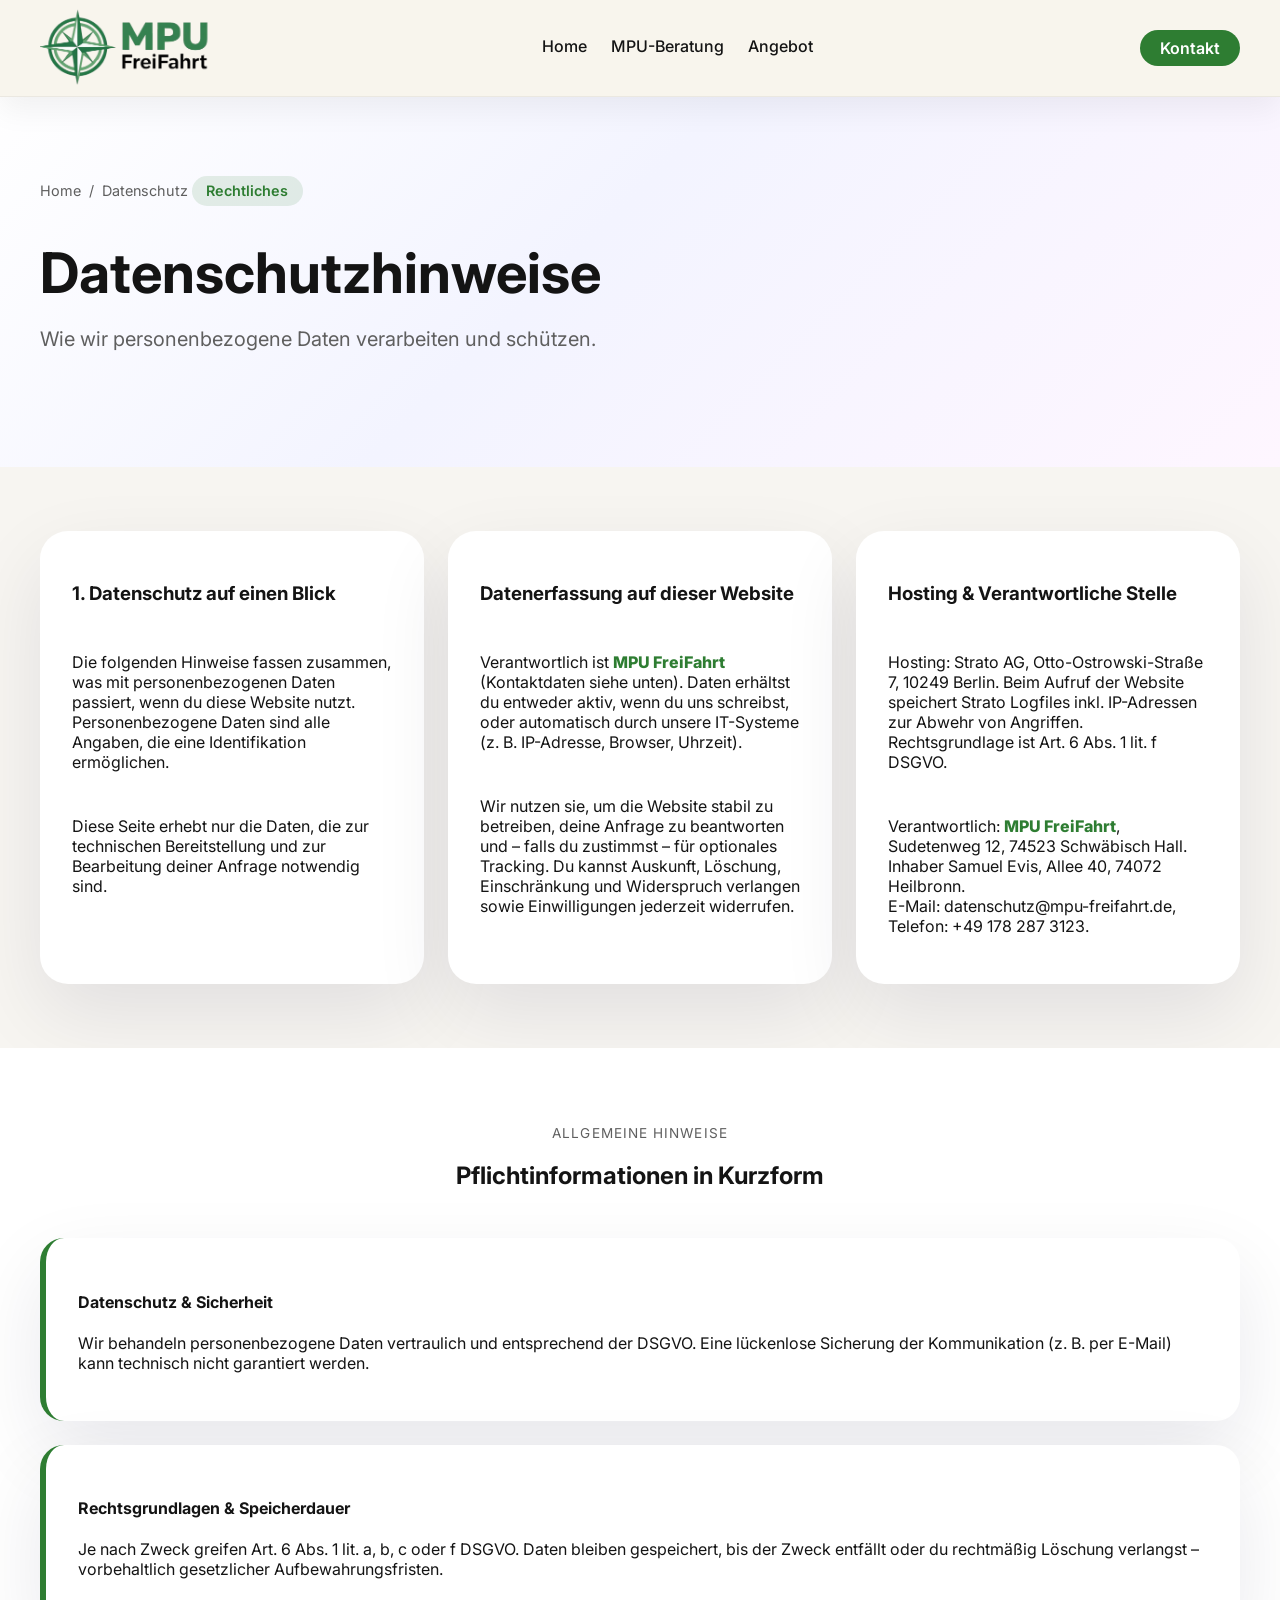
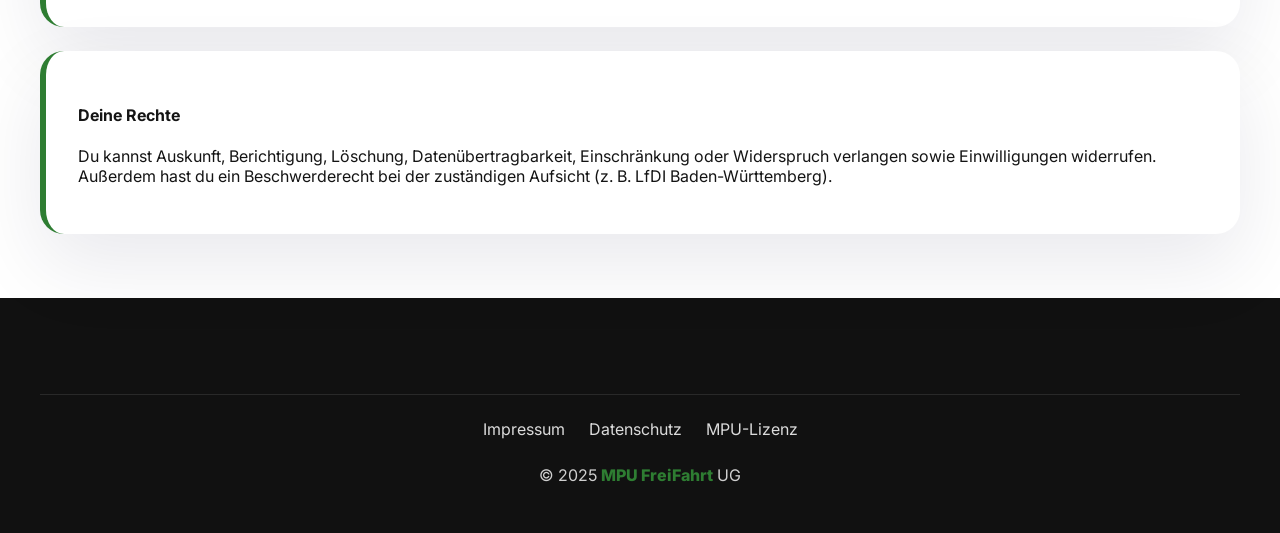
==== datenschutz.html @ 702dee1b "Refine contact hero, form labels, and mobile navigation Lowercase the Kontakt hero heading and stack" ====
<!DOCTYPE html>
<html lang="de">
<head>
  <meta charset="utf-8" />
  <meta name="viewport" content="width=device-width, initial-scale=1" />
  <title>Datenschutz - MPU FreiFahrt GmbH</title>
  <link rel="preconnect" href="https://fonts.googleapis.com" />
  <link rel="preconnect" href="https://fonts.gstatic.com" crossorigin />
  <link href="https://fonts.googleapis.com/css2?family=Inter:wght@300;400;500;600&family=Host+Grotesk:wght@300;400;500&display=swap" rel="stylesheet" />
  <link rel="stylesheet" href="styles.css" />
</head>
<body>
  <div class="page-wrapper">
    <header class="navbar" data-scroll-lock>
      <div class="container nav-container">
        <a class="logo" href="index.html#hero">
          <img src="assets/logo.png" alt="MPU FreiFahrt Logo" />
        </a>
        <nav class="nav-links" id="main-navigation" aria-label="Hauptnavigation">
          <a href="index.html#hero">Home</a>
          <a href="index.html#mpu-beratung">MPU-Beratung</a>
          <a href="index.html#services">Angebot</a>
          <a class="nav-contact" href="kontakt.html">Kontakt</a>
        </nav>
        <div class="nav-actions">
          <a class="btn btn-primary btn-sm" href="kontakt.html">Kontakt</a>
          <button class="nav-toggle" id="nav-toggle" aria-expanded="false" aria-controls="main-navigation">
            <span></span><span></span><span></span>
            <span class="sr-only">Menü öffnen</span>
          </button>
        </div>
      </div>
    </header>

    <main>
      <section class="service-hero">
        <div class="container">
          <div>
            <nav class="breadcrumb" aria-label="Breadcrumb">
              <a href="index.html#hero">Home</a>
              <span>/</span>
              <span>Datenschutz</span>
            </nav>
            <span class="tag">Rechtliches</span>
            <h1>Datenschutzhinweise</h1>
            <p class="lead">Wie wir personenbezogene Daten verarbeiten und schützen.</p>
          </div>
        </div>
      </section>

      <section class="service-content">
        <div class="container info-grid">
          <article class="info-card">
            <h3>1. Datenschutz auf einen Blick</h3>
            <p>Die folgenden Hinweise fassen zusammen, was mit personenbezogenen Daten passiert, wenn du diese Website nutzt. Personenbezogene Daten sind alle Angaben, die eine Identifikation ermöglichen.</p>
            <p>Diese Seite erhebt nur die Daten, die zur technischen Bereitstellung und zur Bearbeitung deiner Anfrage notwendig sind.</p>
          </article>
          <article class="info-card">
            <h3>Datenerfassung auf dieser Website</h3>
            <p>Verantwortlich ist <span class="brand">MPU FreiFahrt</span> (Kontaktdaten siehe unten). Daten erhältst du entweder aktiv, wenn du uns schreibst, oder automatisch durch unsere IT-Systeme (z.&nbsp;B. IP-Adresse, Browser, Uhrzeit).</p>
            <p>Wir nutzen sie, um die Website stabil zu betreiben, deine Anfrage zu beantworten und – falls du zustimmst – für optionales Tracking. Du kannst Auskunft, Löschung, Einschränkung und Widerspruch verlangen sowie Einwilligungen jederzeit widerrufen.</p>
          </article>
          <article class="info-card">
            <h3>Hosting &amp; Verantwortliche Stelle</h3>
            <p>Hosting: Strato AG, Otto-Ostrowski-Straße 7, 10249 Berlin. Beim Aufruf der Website speichert Strato Logfiles inkl. IP-Adressen zur Abwehr von Angriffen. Rechtsgrundlage ist Art. 6 Abs. 1 lit. f DSGVO.</p>
            <p>Verantwortlich: <span class="brand">MPU FreiFahrt</span>, Sudetenweg 12, 74523 Schwäbisch Hall. Inhaber Samuel Evis, Allee 40, 74072 Heilbronn. <br />E-Mail: <a href="mailto:datenschutz@mpu-freifahrt.de">datenschutz@mpu-freifahrt.de</a>, Telefon: <a href="tel:+491782873123">+49 178 287 3123</a>.</p>
          </article>
        </div>
      </section>

      <section class="service-steps">
        <div class="container">
          <div class="section-header">
            <p class="eyebrow">Allgemeine Hinweise</p>
            <h2>Pflichtinformationen in Kurzform</h2>
          </div>
          <div class="steps-list">
            <article class="step-item">
              <h4>Datenschutz &amp; Sicherheit</h4>
              <p>Wir behandeln personenbezogene Daten vertraulich und entsprechend der DSGVO. Eine lückenlose Sicherung der Kommunikation (z.&nbsp;B. per E-Mail) kann technisch nicht garantiert werden.</p>
            </article>
            <article class="step-item">
              <h4>Rechtsgrundlagen &amp; Speicherdauer</h4>
              <p>Je nach Zweck greifen Art. 6 Abs. 1 lit. a, b, c oder f DSGVO. Daten bleiben gespeichert, bis der Zweck entfällt oder du rechtmäßig Löschung verlangst – vorbehaltlich gesetzlicher Aufbewahrungsfristen.</p>
            </article>
            <article class="step-item">
              <h4>Deine Rechte</h4>
              <p>Du kannst Auskunft, Berichtigung, Löschung, Datenübertragbarkeit, Einschränkung oder Widerspruch verlangen sowie Einwilligungen widerrufen. Außerdem hast du ein Beschwerderecht bei der zuständigen Aufsicht (z.&nbsp;B. LfDI Baden-Württemberg).</p>
            </article>
          </div>
        </div>
      </section>
    </main>

    <footer class="footer" id="footer">
      <div class="container footer-bottom">
        <nav class="footer-legal" aria-label="Rechtliches">
          <a href="impressum.html">Impressum</a>
          <a href="datenschutz.html">Datenschutz</a>
          <a href="mpu-lizenz.html">MPU-Lizenz</a>
        </nav>
        <p>© 2025 <span class="brand">MPU FreiFahrt</span> UG</p>
      </div>
    </footer>
  </div>
  <script src="script.js" defer></script>
</body>
</html>
---- styles.css ----
:root {
  --bg: #f7f5f1;
  --bg-alt: #ffffff;
  --text: #141414;
  --text-muted: #5f5f5f;
  --primary: #2e7d32;
  --primary-dark: #1b5e20;
  --blue: #4d65ff;
  --blue-dark: #394de0;
  --yellow: #fcffa8;
  --lilac: #f7f1ff;
  --pink: #ffe3f0;
  --green: #daf7d8;
  --border: #e5e5e5;
  --shadow: 0 30px 80px rgba(15, 15, 58, 0.09);
  --nav-height: 72px;
  font-family: "Inter", "Host Grotesk", system-ui, -apple-system, BlinkMacSystemFont, sans-serif;
}

* {
  box-sizing: border-box;
}

body {
  margin: 0;
  background: var(--bg);
  color: var(--text);
  font-family: inherit;
  -webkit-font-smoothing: antialiased;
  min-height: 100vh;
}

body.scroll-lock {
  overflow: hidden;
}

img {
  max-width: 100%;
  display: block;
  height: auto;
}

a {
  color: inherit;
  text-decoration: none;
}

.brand {
  color: var(--primary);
  font-weight: 800;
}

.contact-link {
  text-decoration: underline;
  text-decoration-thickness: 2px;
  text-underline-offset: 0.15em;
}

.contact-link:hover {
  color: var(--primary);
}

.impressum-page .info-card {
  gap: 0.4rem;
}

.impressum-page .info-card h3 {
  margin: 0.9rem 0 0.15rem;
}

.impressum-page .info-card h3:first-child {
  margin-top: 0;
}

.impressum-page .info-card p {
  margin: 0;
}

.container {
  width: min(1200px, calc(100% - 2rem));
  margin: 0 auto;
}

.page-wrapper {
  overflow: hidden;
  padding-top: calc(var(--nav-height) + 8px);
}

/* Navbar */
.navbar {
  position: fixed;
  top: 0;
  left: 0;
  right: 0;
  z-index: 100;
  background: rgba(248, 245, 237, 0.95);
  backdrop-filter: saturate(180%) blur(10px);
  border-bottom: 1px solid rgba(0, 0, 0, 0.05);
  transition: transform 0.25s ease, box-shadow 0.25s ease;
  box-shadow: 0 12px 30px rgba(0, 0, 0, 0.06);
}

.navbar.nav-hidden {
  transform: translateY(-110%);
}

.nav-container {
  display: grid;
  grid-template-columns: auto 1fr auto;
  align-items: center;
  padding: 0.55rem 0;
  position: relative;
}

.logo img {
  height: 78px;
}

.nav-links {
  display: flex;
  gap: 1.5rem;
  font-weight: 500;
  justify-content: center;
}

.nav-links .nav-contact {
  display: none;
}

.nav-links a {
  position: relative;
  padding-bottom: 0.2rem;
}

.nav-links a::after {
  content: "";
  position: absolute;
  left: 0;
  bottom: 0;
  width: 100%;
  height: 2px;
  background: var(--primary);
  transform: scaleX(0);
  transform-origin: center;
  transition: transform 0.2s ease;
}

.nav-links a:hover::after {
  transform: scaleX(1);
}

.nav-actions {
  display: flex;
  align-items: center;
  gap: 1rem;
}

.nav-toggle {
  background: none;
  border: 1px solid var(--border);
  border-radius: 999px;
  padding: 0.5rem;
  display: none;
  flex-direction: column;
  gap: 4px;
}

.nav-toggle span {
  width: 24px;
  height: 2px;
  background: var(--text);
  display: block;
}

.btn {
  display: inline-flex;
  align-items: center;
  justify-content: center;
  gap: 0.5rem;
  padding: 0.85rem 1.5rem;
  border-radius: 999px;
  border: none;
  cursor: pointer;
  font-weight: 600;
  transition: transform 0.2s ease, box-shadow 0.2s ease;
}

.btn:hover {
  transform: translateY(-2px);
}

.btn-primary {
  background: var(--primary);
  color: #fff;
}

.btn-primary:hover {
  background: var(--primary-dark);
}

.btn-email {
  background: var(--blue);
  color: #fff;
  border: none;
}

.btn-email:hover {
  background: var(--blue-dark);
}

.btn-sm {
  padding: 0.5rem 1.25rem;
}

.btn-outline {
  border: 1px solid rgba(0, 0, 0, 0.12);
  background: transparent;
}

.btn-whatsapp {
  background: #25d366;
  color: #fff;
  border: none;
  padding-left: 1.9rem;
  padding-right: 1.75rem;
  white-space: nowrap;
}

.btn-whatsapp:hover {
  background: #1fbf5a;
}

.btn .icon {
  width: 18px;
  height: 18px;
  fill: currentColor;
  flex: 0 0 auto;
}

.btn .icon-stroke {
  fill: none;
  stroke: currentColor;
  stroke-width: 2;
  stroke-linecap: round;
  stroke-linejoin: round;
}

.btn-secondary {
  background: #141414;
  color: #fff;
}

.btn-tertiary {
  background: #fff;
  color: var(--text);
  border: 1px solid rgba(0, 0, 0, 0.1);
}

.eyebrow {
  letter-spacing: 0.08em;
  text-transform: uppercase;
  font-size: 0.85rem;
  color: var(--text-muted);
  margin-bottom: 0.75rem;
}

.lead {
  font-size: 1.25rem;
  color: var(--text-muted);
}

.text-lg {
  font-size: 1.1rem;
  color: var(--text-muted);
}

/* Hero */
.hero {
  position: relative;
  padding: clamp(2.5rem, 6vw, 4rem) 0;
  overflow: hidden;
  background-image:
    linear-gradient(120deg, rgba(10, 10, 14, 0.78) 0%, rgba(10, 10, 14, 0.35) 70%),
    url("https://images.unsplash.com/photo-1529333166437-7750a6dd5a70?auto=format&fit=crop&w=1600&q=80&ixlib=rb-4.0.3");
  background-size: cover;
  background-position: 50% 15%;
  background-repeat: no-repeat;
  color: #fff;
}

.hero .container {
  width: 100%;
  max-width: none;
  margin: 0;
  padding-left: clamp(1rem, 5vw, 4rem);
  padding-right: clamp(1rem, 5vw, 4rem);
  position: relative;
  z-index: 1;
}

.hero-layout {
  display: flex;
  justify-content: flex-start;
}

.hero-content {
  max-width: min(720px, 100%);
  padding: 0;
}

.hero-content h1 {
  font-size: clamp(2.2rem, 4vw, 3.3rem);
  margin: 0 0 0.85rem;
}

.hero-content .lead {
  margin-bottom: 1.5rem;
  color: rgba(255, 255, 255, 0.82);
}

.hero-cta {
  display: flex;
  flex-direction: column;
  gap: 1.5rem;
}

.hero .eyebrow {
  color: rgba(255, 255, 255, 0.65);
}

.hero .hero-subcopy {
  color: rgba(255, 255, 255, 0.96);
}

.hero .btn-outline {
  border-color: rgba(255, 255, 255, 0.4);
  color: #fff;
}

.hero .btn-outline:hover {
  background: rgba(255, 255, 255, 0.1);
}

.button-group {
  display: flex;
  flex-wrap: wrap;
  gap: 1rem;
}

.hero-stats {
  margin-top: 2rem;
  display: flex;
  align-items: center;
  gap: 1rem;
  color: rgba(255, 255, 255, 0.88);
  flex-wrap: wrap;
}

.avatars {
  display: inline-flex;
  align-items: center;
  padding: 0.35rem 0.8rem;
  background: rgba(0, 0, 0, 0.35);
  border-radius: 999px;
  box-shadow: var(--shadow);
  gap: 0.25rem;
  flex-wrap: wrap;
}

.avatars img {
  width: 36px;
  height: 36px;
  border-radius: 50%;
  border: 2px solid #fff;
  object-fit: cover;
  margin-left: -12px;
}

.avatars img:first-child {
  margin-left: 0;
}

.avatars span {
  font-weight: 600;
  margin-left: 0.25rem;
  color: #fff;
}

/* Steps */
.steps {
  background: var(--bg-alt);
  padding: 3rem 0;
}

.steps .container {
  width: 100%;
  max-width: none;
  margin: 0;
  padding-left: clamp(1rem, 5vw, 4rem);
  padding-right: clamp(1rem, 5vw, 4rem);
}

.steps-grid {
  display: grid;
  grid-template-columns: repeat(auto-fit, minmax(240px, 1fr));
  gap: clamp(1.25rem, 3vw, 2.25rem);
  margin-top: 1.75rem;
}

.step-card {
  --card-shift: 0px;
  --hover-shift: 0px;
  --hover-scale: 1;
  display: flex;
  flex-direction: column;
  gap: 1rem;
  padding: clamp(1.25rem, 2.5vw, 1.75rem);
  border-radius: 24px;
  box-shadow: var(--shadow);
  min-height: 100%;
  position: relative;
  overflow: hidden;
  transition: transform 0.35s ease, box-shadow 0.35s ease;
  transform: translateY(calc(var(--card-shift) + var(--hover-shift))) scale(var(--hover-scale));
}

.step-card::before {
  content: "";
  position: absolute;
  inset: 10%;
  border-radius: 24px;
  background: radial-gradient(circle at top, rgba(255, 255, 255, 0.4), transparent 60%);
  opacity: 0;
  transform: translateY(20%);
  transition: opacity 0.4s ease, transform 0.4s ease;
  pointer-events: none;
}

.step-card:hover {
  --hover-shift: -6px;
  --hover-scale: 1.01;
  box-shadow: 0 30px 70px rgba(15, 15, 58, 0.18);
}

.step-card:hover::before {
  opacity: 1;
  transform: translateY(0);
}

.step-card h2 {
  margin: 0 0 0.5rem;
  font-size: 1.4rem;
}

.step-kicker {
  margin: 0 0 0.35rem;
  letter-spacing: 0.08em;
  text-transform: uppercase;
  font-size: 0.95rem;
  color: var(--primary);
  font-weight: 700;
}

.panel-media {
  position: relative;
  z-index: 1;
}

.panel-media img {
  border-radius: 24px;
  box-shadow: var(--shadow);
  animation: floatCard 12s ease-in-out infinite;
}

.panel-content {
  position: relative;
  z-index: 1;
}

.step-card:nth-child(2) .panel-media img {
  animation-delay: -3s;
}

.step-card:nth-child(3) .panel-media img {
  animation-delay: -6s;
}

.step-card:nth-child(4) .panel-media img {
  animation-delay: -9s;
}

@keyframes floatCard {
  0% {
    transform: translateY(0px);
  }
  50% {
    transform: translateY(-8px);
  }
  100% {
    transform: translateY(0px);
  }
}

.bg-soft-yellow { background: var(--yellow); }
.bg-lilac { background: var(--lilac); }
.bg-pink { background: var(--pink); }
.bg-green { background: var(--green); }

/* Consulting */
.consulting {
  padding: 5rem 0;
  background: #fff;
}

.about-grid {
  margin-top: 1.75rem;
}

.about-copy {
  max-width: 980px;
}

.about-bubble {
  --hover-shift: 0px;
  --hover-scale: 1;
  background: #fff;
  border-radius: 28px;
  padding: clamp(1.25rem, 2.5vw, 2rem);
  box-shadow: var(--shadow);
  position: relative;
  overflow: hidden;
  transition: transform 0.35s ease, box-shadow 0.35s ease;
  transform: translateY(var(--hover-shift)) scale(var(--hover-scale));
}

.about-bubble::before {
  content: "";
  position: absolute;
  inset: 12%;
  border-radius: 24px;
  background: radial-gradient(circle at top, rgba(46, 125, 50, 0.12), transparent 60%);
  opacity: 0;
  transform: translateY(20%);
  transition: opacity 0.4s ease, transform 0.4s ease;
  pointer-events: none;
}

.about-bubble:hover {
  --hover-shift: -6px;
  --hover-scale: 1.01;
  box-shadow: 0 30px 70px rgba(15, 15, 58, 0.18);
}

.about-bubble:hover::before {
  opacity: 1;
  transform: translateY(0);
}

.about-bubble > * {
  position: relative;
  z-index: 1;
}

.about-kicker {
  margin: 0 0 0.5rem;
  letter-spacing: 0.08em;
  text-transform: uppercase;
  font-size: 0.85rem;
  color: rgba(20, 20, 20, 0.7);
}

.about-bubble h3 {
  margin: 0 0 1rem;
  font-size: 1.6rem;
}

.about-grid p {
  margin: 0 0 0.9rem;
  color: var(--text-muted);
  line-height: 1.75;
}

.about-grid p:last-child {
  margin-bottom: 0;
}

.about-grid strong {
  color: var(--text);
}

.about-stats {
  padding: 2.5rem 0 4rem;
  background: var(--bg);
}

.contact-form-wrap {
  max-width: 980px;
  margin: 0 auto;
}

.contact-form {
  background: #fff;
  border-radius: 28px;
  padding: clamp(1.25rem, 2.5vw, 2rem);
  box-shadow: var(--shadow);
}

.form-grid {
  display: grid;
  grid-template-columns: repeat(2, minmax(0, 1fr));
  gap: 1rem;
}

.form-grid label {
  display: flex;
  flex-direction: column;
  gap: 0.4rem;
  font-weight: 600;
}

.form-grid label span {
  font-weight: 600;
  font-size: 0.9rem;
  color: var(--text);
}

.form-grid input,
.form-grid select,
.form-grid textarea {
  padding: 0.85rem 1rem;
  border-radius: 16px;
  border: 1px solid rgba(0, 0, 0, 0.12);
  font: inherit;
  background: #fff;
}

.form-grid select:invalid {
  color: rgba(0, 0, 0, 0.4);
}

.form-grid select option {
  color: var(--text);
}

.form-grid input::placeholder {
  color: rgba(0, 0, 0, 0.4);
}

.form-grid textarea {
  resize: vertical;
}

.form-grid .span-2 {
  grid-column: span 2;
}

.form-actions {
  display: flex;
  flex-wrap: wrap;
  gap: 1rem;
  align-items: center;
  margin-top: 1.25rem;
}

.form-hint {
  margin: 0;
  color: var(--text-muted);
  font-size: 0.95rem;
}

@media (max-width: 700px) {
  .form-grid {
    grid-template-columns: 1fr;
  }
  .form-grid .span-2 {
    grid-column: auto;
  }
}

.section-header {
  text-align: center;
  margin-bottom: 3rem;
}

.stats-grid {
  display: grid;
  grid-template-columns: repeat(auto-fit, minmax(200px, 1fr));
  gap: 1.5rem;
  margin-top: 2rem;
}

.stat-card {
  padding: 2rem;
  border-radius: 24px;
  background: #fff;
  text-align: center;
  box-shadow: var(--shadow);
  min-height: 100%;
  display: flex;
  flex-direction: column;
  justify-content: center;
}

.stat-value {
  font-size: 2.5rem;
  margin: 0;
}

/* Expertise */
.expertise {
  padding: 5rem 0;
  background: var(--bg-alt);
}

.expertise-grid {
  display: grid;
  grid-template-columns: repeat(auto-fit, minmax(280px, 1fr));
  gap: 3rem;
  align-items: center;
}

.expertise-image img {
  border-radius: 40px;
  box-shadow: var(--shadow);
}

/* Testimonials */
.testimonials {
  padding: 5rem 0;
}

.slider {
  position: relative;
  display: flex;
  align-items: center;
  gap: 1rem;
}

.slider-track {
  display: flex;
  overflow: hidden;
  scroll-behavior: smooth;
}

.testimonial-card {
  min-width: min(320px, 80vw);
  background: #fff;
  padding: 2rem;
  border-radius: 32px;
  box-shadow: var(--shadow);
  margin-right: 1.25rem;
}

.testimonial-author {
  display: flex;
  align-items: center;
  gap: 1rem;
  margin-top: 1.5rem;
}

.testimonial-author img {
  width: 56px;
  height: 56px;
  border-radius: 50%;
}

.slider-nav {
  border: none;
  background: #fff;
  border-radius: 50%;
  width: 44px;
  height: 44px;
  box-shadow: var(--shadow);
  cursor: pointer;
}

/* Services */
.services {
  padding: 5rem 0;
}

.service-grid {
  display: grid;
  grid-template-columns: repeat(auto-fit, minmax(260px, 1fr));
  gap: 1.5rem;
}

.services-cta {
  margin-top: 2rem;
  display: flex;
  justify-content: center;
}

.service-card {
  padding: 2rem;
  background: #fff;
  border-radius: 24px;
  box-shadow: var(--shadow);
  display: flex;
  flex-direction: column;
  gap: 1rem;
  position: relative;
  overflow: hidden;
  transition: transform 0.35s ease, box-shadow 0.35s ease;
}

.service-card::before {
  content: "";
  position: absolute;
  inset: 12%;
  border-radius: 24px;
  background: radial-gradient(circle at top, rgba(46, 125, 50, 0.14), transparent 60%);
  opacity: 0;
  transform: translateY(18%);
  transition: opacity 0.35s ease, transform 0.35s ease;
  pointer-events: none;
}

.service-card:hover {
  transform: translateY(-6px);
  box-shadow: 0 30px 70px rgba(15, 15, 58, 0.18);
}

.service-card:hover::before {
  opacity: 1;
  transform: translateY(0);
}

.service-card > * {
  position: relative;
  z-index: 1;
}

.service-card p {
  font-style: italic;
}

.service-card h4 {
  text-align: center;
}

/* Contact */
.contact {
  padding: 5rem 0;
  background: var(--bg-alt);
}

.contact-grid {
  display: grid;
  grid-template-columns: repeat(auto-fit, minmax(280px, 1fr));
  gap: 2rem;
  align-items: center;
}

.contact-image img {
  border-radius: 32px;
  box-shadow: var(--shadow);
}

/* Service pages */
.service-hero {
  padding: clamp(4rem, 8vw, 6rem) 0;
  background: linear-gradient(135deg, #fff 0%, #f3f4ff 45%, #fef6ff 100%);
}

.service-hero .container {
  display: grid;
  grid-template-columns: repeat(auto-fit, minmax(280px, 1fr));
  gap: 3rem;
  align-items: center;
}

.breadcrumb {
  display: inline-flex;
  gap: 0.5rem;
  font-size: 0.9rem;
  color: var(--text-muted);
  margin-bottom: 1.5rem;
}

.tag {
  display: inline-flex;
  align-items: center;
  gap: 0.35rem;
  padding: 0.4rem 0.9rem;
  border-radius: 999px;
  background: rgba(46, 125, 50, 0.12);
  color: var(--primary);
  font-weight: 600;
  font-size: 0.9rem;
}

.service-hero h1 {
  font-size: clamp(2.5rem, 5vw, 3.5rem);
  margin: 1rem 0;
}

.service-hero ul {
  padding-left: 1.1rem;
  color: var(--text-muted);
}

.service-hero li {
  margin-bottom: 0.4rem;
}

.service-hero img {
  border-radius: 40px;
  box-shadow: var(--shadow);
}

.service-content {
  padding: 4rem 0;
}

.info-grid {
  display: grid;
  grid-template-columns: repeat(auto-fit, minmax(240px, 1fr));
  gap: 1.5rem;
}

.info-card {
  padding: 2rem;
  border-radius: 28px;
  background: #fff;
  box-shadow: var(--shadow);
  display: flex;
  flex-direction: column;
  gap: 0.75rem;
}

.checklist {
  list-style: none;
  padding: 0;
  margin: 0;
  display: grid;
  gap: 0.5rem;
}

.checklist li::before {
  content: "✓";
  color: var(--primary);
  margin-right: 0.5rem;
}

.service-steps {
  padding: 4rem 0;
  background: var(--bg-alt);
}

.steps-list {
  display: grid;
  gap: 1.5rem;
}

.step-item {
  padding: 2rem;
  border-radius: 24px;
  background: #fff;
  box-shadow: var(--shadow);
  border-left: 6px solid var(--primary);
}

.service-faq {
  padding: 4rem 0;
}

.faq-list {
  display: grid;
  gap: 1rem;
}

.faq-card {
  padding: 1.5rem;
  border-radius: 20px;
  background: #fff;
  box-shadow: var(--shadow);
}

.service-cta {
  padding: 4rem 0 5rem;
}

.cta-card {
  padding: 3rem;
  border-radius: 32px;
  background: #141414;
  color: #fff;
  display: grid;
  grid-template-columns: repeat(auto-fit, minmax(240px, 1fr));
  gap: 2rem;
  align-items: center;
}

.cta-card .btn-primary {
  background: #fff;
  color: #141414;
}

/* Footer */
.footer {
  padding: 4rem 0 2rem;
  background: #111;
  color: rgba(255, 255, 255, 0.8);
}

.footer-grid {
  display: grid;
  grid-template-columns: repeat(auto-fit, minmax(200px, 1fr));
  gap: 2rem;
}

.footer-logo {
  width: 140px;
  margin-bottom: 1.5rem;
}

.footer h5 {
  margin-top: 0;
  text-transform: uppercase;
  font-size: 0.85rem;
  letter-spacing: 0.08em;
  color: rgba(255, 255, 255, 0.6);
}

.footer a {
  display: block;
  margin-bottom: 0.4rem;
  color: rgba(255, 255, 255, 0.85);
}

.social-links {
  display: flex;
  gap: 0.75rem;
}

.social-links a {
  width: 36px;
  height: 36px;
  border-radius: 50%;
  border: 1px solid rgba(255, 255, 255, 0.2);
  display: flex;
  align-items: center;
  justify-content: center;
  font-size: 0.8rem;
}

.footer-bottom {
  border-top: 1px solid rgba(255, 255, 255, 0.1);
  margin-top: 2rem;
  padding-top: 1.5rem;
  text-align: center;
}

.footer-legal {
  display: flex;
  justify-content: center;
  gap: 1.5rem;
  flex-wrap: wrap;
  margin-bottom: 1rem;
}

.footer-legal a {
  position: relative;
  padding-bottom: 0.2rem;
}

.footer-legal a::after {
  content: "";
  position: absolute;
  left: 0;
  bottom: 0;
  width: 100%;
  height: 2px;
  background: var(--primary);
  transform: scaleX(0);
  transform-origin: center;
  transition: transform 0.2s ease;
}

.footer-legal a:hover::after {
  transform: scaleX(1);
}

/* Utility */
.sr-only {
  position: absolute;
  clip: rect(0 0 0 0);
  clip-path: inset(50%);
  width: 1px;
  height: 1px;
  overflow: hidden;
}

.reveal {
  opacity: 0;
  transform: translateY(40px);
  transition: opacity 0.6s ease, transform 0.6s ease;
}

.reveal.in-view {
  opacity: 1;
  transform: translateY(0);
}

/* Responsive */
@media (max-width: 900px) {
  .nav-links {
    position: absolute;
    inset: 72px 1rem auto;
    background: #fff;
    padding: 1.5rem;
    border-radius: 24px;
    flex-direction: column;
    box-shadow: var(--shadow);
    transform: translateY(-20px);
    opacity: 0;
    pointer-events: none;
    transition: opacity 0.2s ease, transform 0.2s ease;
  }

  .nav-links .nav-contact {
    display: block;
  }

  .nav-actions > .btn.btn-primary.btn-sm {
    display: none;
  }

  .nav-links.open {
    opacity: 1;
    transform: translateY(0);
    pointer-events: auto;
  }

  .nav-toggle {
    display: inline-flex;
  }
}

.button-group-vertical {
  flex-direction: column;
  align-items: stretch;
  width: min(420px, 100%);
}

.button-group-vertical .btn {
  width: 100%;
}

.kontakt-page .contact-hero-image {
  display: block;
}

@media (max-width: 900px) {
  .kontakt-page .contact-hero-image {
    display: none;
  }
}

@media (max-width: 600px) {
  .button-group {
    flex-direction: column;
    width: 100%;
  }

  .button-group .btn {
    width: 100%;
  }

  .steps-grid {
    display: grid;
    grid-template-columns: 1fr;
    gap: 1rem;
  }

  .service-grid {
    display: grid;
    grid-template-columns: 1fr;
    gap: 1rem;
  }

  .service-card {
    min-width: auto;
    scroll-snap-align: unset;
  }

  .stats-grid {
    display: flex;
    overflow-x: auto;
    scroll-snap-type: x proximity;
    gap: 1rem;
    padding-bottom: 0.5rem;
    -webkit-overflow-scrolling: touch;
  }

  .stat-card {
    min-width: 90%;
    scroll-snap-align: start;
  }
  .slider {
    flex-direction: column;
    align-items: stretch;
  }

  .slider-track {
    overflow-x: auto;
    scroll-snap-type: x mandatory;
    gap: 1rem;
  }

  .testimonial-card {
    min-width: 80%;
    scroll-snap-align: start;
    margin-right: 0;
  }

  .slider-nav {
    display: none;
  }
}
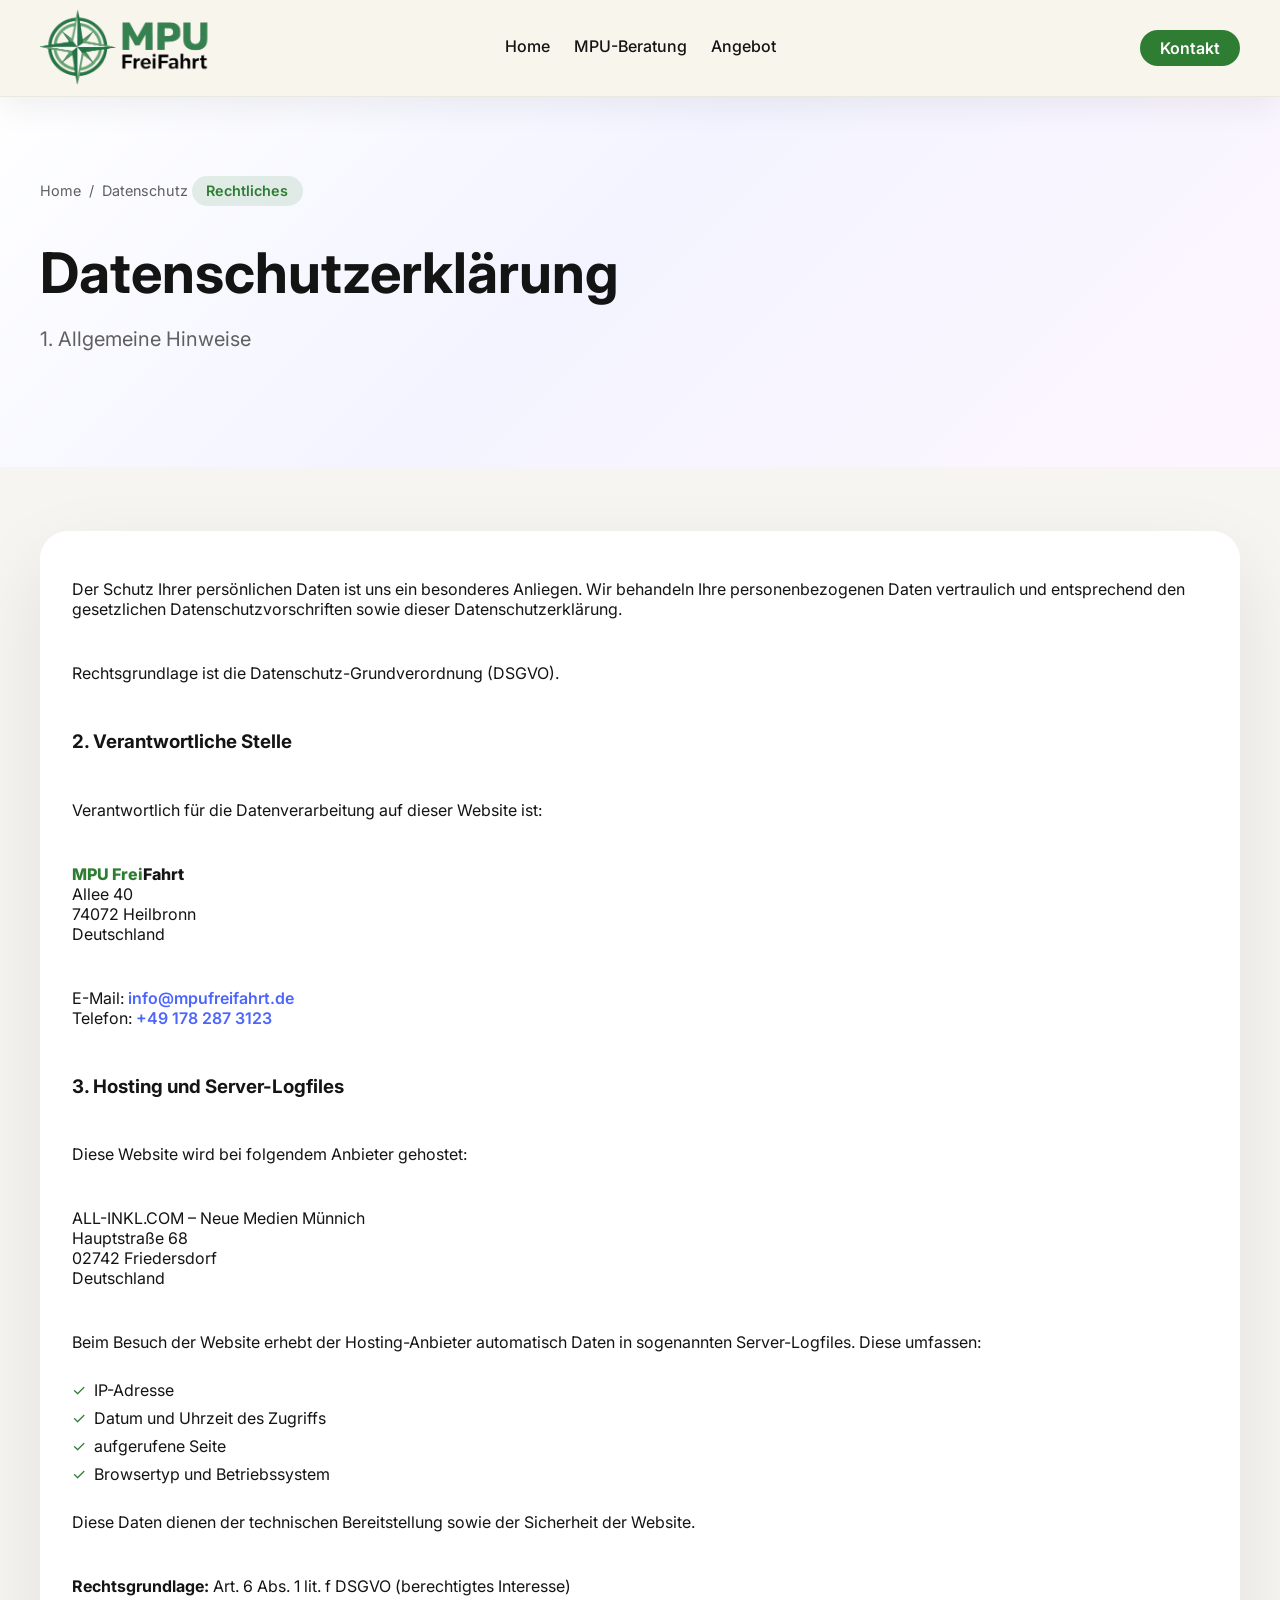
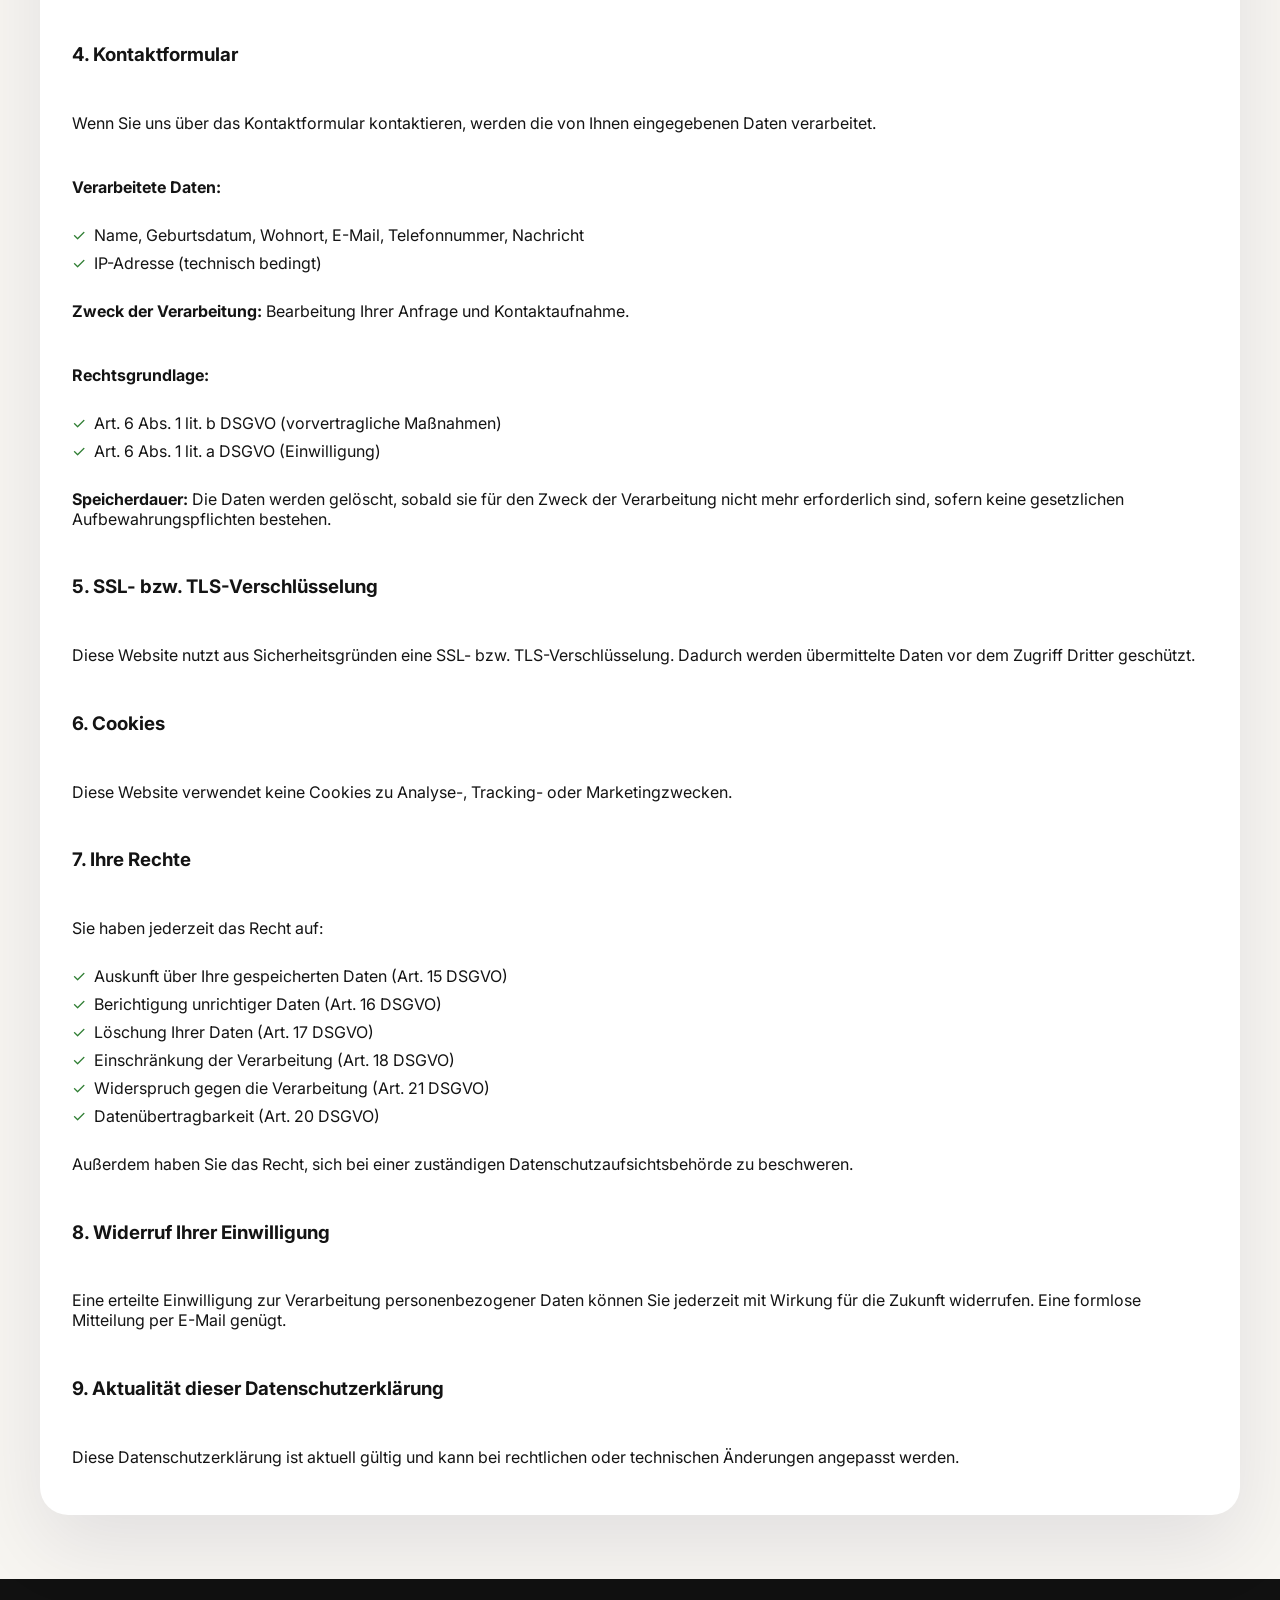
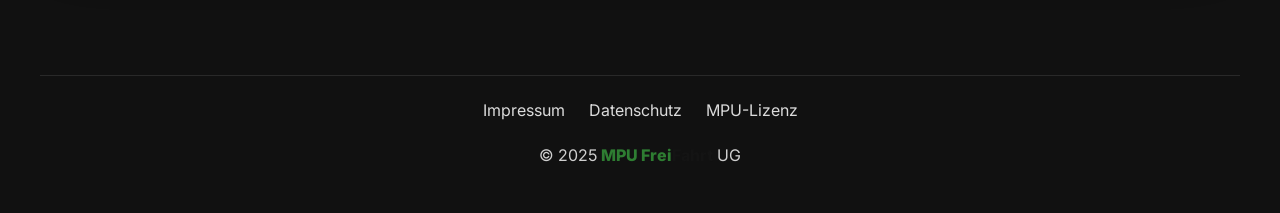
==== commit d6af2817: "Update brand styling and simplify privacy policy Render the brand as "MPU Frei" (green) + "Fahrt" (b" ====
--- a/datenschutz.html
+++ b/datenschutz.html
@@ -42,52 +42,88 @@
               <span>Datenschutz</span>
             </nav>
             <span class="tag">Rechtliches</span>
-            <h1>Datenschutzhinweise</h1>
-            <p class="lead">Wie wir personenbezogene Daten verarbeiten und schützen.</p>
+            <h1>Datenschutzerklärung</h1>
+            <p class="lead">1. Allgemeine Hinweise</p>
           </div>
         </div>
       </section>
 
       <section class="service-content">
-        <div class="container info-grid">
+        <div class="container">
           <article class="info-card">
-            <h3>1. Datenschutz auf einen Blick</h3>
-            <p>Die folgenden Hinweise fassen zusammen, was mit personenbezogenen Daten passiert, wenn du diese Website nutzt. Personenbezogene Daten sind alle Angaben, die eine Identifikation ermöglichen.</p>
-            <p>Diese Seite erhebt nur die Daten, die zur technischen Bereitstellung und zur Bearbeitung deiner Anfrage notwendig sind.</p>
+            <p>Der Schutz Ihrer persönlichen Daten ist uns ein besonderes Anliegen. Wir behandeln Ihre personenbezogenen Daten vertraulich und entsprechend den gesetzlichen Datenschutzvorschriften sowie dieser Datenschutzerklärung.</p>
+            <p>Rechtsgrundlage ist die Datenschutz-Grundverordnung (DSGVO).</p>
+
+            <h3>2. Verantwortliche Stelle</h3>
+            <p>Verantwortlich für die Datenverarbeitung auf dieser Website ist:</p>
+            <p>
+              <span class="brand-mark"><span class="brand-green">MPU Frei</span><span class="brand-black">Fahrt</span></span><br />
+              Allee 40<br />
+              74072 Heilbronn<br />
+              Deutschland
+            </p>
+            <p>
+              E-Mail: <a class="link-blue" href="mailto:info@mpufreifahrt.de">info@mpufreifahrt.de</a><br />
+              Telefon: <a class="link-blue" href="tel:+491782873123">+49 178 287 3123</a>
+            </p>
+
+            <h3>3. Hosting und Server-Logfiles</h3>
+            <p>Diese Website wird bei folgendem Anbieter gehostet:</p>
+            <p>
+              ALL-INKL.COM – Neue Medien Münnich<br />
+              Hauptstraße 68<br />
+              02742 Friedersdorf<br />
+              Deutschland
+            </p>
+            <p>Beim Besuch der Website erhebt der Hosting-Anbieter automatisch Daten in sogenannten Server-Logfiles. Diese umfassen:</p>
+            <ul class="checklist">
+              <li>IP-Adresse</li>
+              <li>Datum und Uhrzeit des Zugriffs</li>
+              <li>aufgerufene Seite</li>
+              <li>Browsertyp und Betriebssystem</li>
+            </ul>
+            <p>Diese Daten dienen der technischen Bereitstellung sowie der Sicherheit der Website.</p>
+            <p><strong>Rechtsgrundlage:</strong> Art. 6 Abs. 1 lit. f DSGVO (berechtigtes Interesse)</p>
+
+            <h3>4. Kontaktformular</h3>
+            <p>Wenn Sie uns über das Kontaktformular kontaktieren, werden die von Ihnen eingegebenen Daten verarbeitet.</p>
+            <p><strong>Verarbeitete Daten:</strong></p>
+            <ul class="checklist">
+              <li>Name, Geburtsdatum, Wohnort, E-Mail, Telefonnummer, Nachricht</li>
+              <li>IP-Adresse (technisch bedingt)</li>
+            </ul>
+            <p><strong>Zweck der Verarbeitung:</strong> Bearbeitung Ihrer Anfrage und Kontaktaufnahme.</p>
+            <p><strong>Rechtsgrundlage:</strong></p>
+            <ul class="checklist">
+              <li>Art. 6 Abs. 1 lit. b DSGVO (vorvertragliche Maßnahmen)</li>
+              <li>Art. 6 Abs. 1 lit. a DSGVO (Einwilligung)</li>
+            </ul>
+            <p><strong>Speicherdauer:</strong> Die Daten werden gelöscht, sobald sie für den Zweck der Verarbeitung nicht mehr erforderlich sind, sofern keine gesetzlichen Aufbewahrungspflichten bestehen.</p>
+
+            <h3>5. SSL- bzw. TLS-Verschlüsselung</h3>
+            <p>Diese Website nutzt aus Sicherheitsgründen eine SSL- bzw. TLS-Verschlüsselung. Dadurch werden übermittelte Daten vor dem Zugriff Dritter geschützt.</p>
+
+            <h3>6. Cookies</h3>
+            <p>Diese Website verwendet keine Cookies zu Analyse-, Tracking- oder Marketingzwecken.</p>
+
+            <h3>7. Ihre Rechte</h3>
+            <p>Sie haben jederzeit das Recht auf:</p>
+            <ul class="checklist">
+              <li>Auskunft über Ihre gespeicherten Daten (Art. 15 DSGVO)</li>
+              <li>Berichtigung unrichtiger Daten (Art. 16 DSGVO)</li>
+              <li>Löschung Ihrer Daten (Art. 17 DSGVO)</li>
+              <li>Einschränkung der Verarbeitung (Art. 18 DSGVO)</li>
+              <li>Widerspruch gegen die Verarbeitung (Art. 21 DSGVO)</li>
+              <li>Datenübertragbarkeit (Art. 20 DSGVO)</li>
+            </ul>
+            <p>Außerdem haben Sie das Recht, sich bei einer zuständigen Datenschutzaufsichtsbehörde zu beschweren.</p>
+
+            <h3>8. Widerruf Ihrer Einwilligung</h3>
+            <p>Eine erteilte Einwilligung zur Verarbeitung personenbezogener Daten können Sie jederzeit mit Wirkung für die Zukunft widerrufen. Eine formlose Mitteilung per E-Mail genügt.</p>
+
+            <h3>9. Aktualität dieser Datenschutzerklärung</h3>
+            <p>Diese Datenschutzerklärung ist aktuell gültig und kann bei rechtlichen oder technischen Änderungen angepasst werden.</p>
           </article>
-          <article class="info-card">
-            <h3>Datenerfassung auf dieser Website</h3>
-            <p>Verantwortlich ist <span class="brand">MPU FreiFahrt</span> (Kontaktdaten siehe unten). Daten erhältst du entweder aktiv, wenn du uns schreibst, oder automatisch durch unsere IT-Systeme (z.&nbsp;B. IP-Adresse, Browser, Uhrzeit).</p>
-            <p>Wir nutzen sie, um die Website stabil zu betreiben, deine Anfrage zu beantworten und – falls du zustimmst – für optionales Tracking. Du kannst Auskunft, Löschung, Einschränkung und Widerspruch verlangen sowie Einwilligungen jederzeit widerrufen.</p>
-          </article>
-          <article class="info-card">
-            <h3>Hosting &amp; Verantwortliche Stelle</h3>
-            <p>Hosting: Strato AG, Otto-Ostrowski-Straße 7, 10249 Berlin. Beim Aufruf der Website speichert Strato Logfiles inkl. IP-Adressen zur Abwehr von Angriffen. Rechtsgrundlage ist Art. 6 Abs. 1 lit. f DSGVO.</p>
-            <p>Verantwortlich: <span class="brand">MPU FreiFahrt</span>, Sudetenweg 12, 74523 Schwäbisch Hall. Inhaber Samuel Evis, Allee 40, 74072 Heilbronn. <br />E-Mail: <a href="mailto:datenschutz@mpu-freifahrt.de">datenschutz@mpu-freifahrt.de</a>, Telefon: <a href="tel:+491782873123">+49 178 287 3123</a>.</p>
-          </article>
-        </div>
-      </section>
-
-      <section class="service-steps">
-        <div class="container">
-          <div class="section-header">
-            <p class="eyebrow">Allgemeine Hinweise</p>
-            <h2>Pflichtinformationen in Kurzform</h2>
-          </div>
-          <div class="steps-list">
-            <article class="step-item">
-              <h4>Datenschutz &amp; Sicherheit</h4>
-              <p>Wir behandeln personenbezogene Daten vertraulich und entsprechend der DSGVO. Eine lückenlose Sicherung der Kommunikation (z.&nbsp;B. per E-Mail) kann technisch nicht garantiert werden.</p>
-            </article>
-            <article class="step-item">
-              <h4>Rechtsgrundlagen &amp; Speicherdauer</h4>
-              <p>Je nach Zweck greifen Art. 6 Abs. 1 lit. a, b, c oder f DSGVO. Daten bleiben gespeichert, bis der Zweck entfällt oder du rechtmäßig Löschung verlangst – vorbehaltlich gesetzlicher Aufbewahrungsfristen.</p>
-            </article>
-            <article class="step-item">
-              <h4>Deine Rechte</h4>
-              <p>Du kannst Auskunft, Berichtigung, Löschung, Datenübertragbarkeit, Einschränkung oder Widerspruch verlangen sowie Einwilligungen widerrufen. Außerdem hast du ein Beschwerderecht bei der zuständigen Aufsicht (z.&nbsp;B. LfDI Baden-Württemberg).</p>
-            </article>
-          </div>
         </div>
       </section>
     </main>
@@ -99,7 +135,7 @@
           <a href="datenschutz.html">Datenschutz</a>
           <a href="mpu-lizenz.html">MPU-Lizenz</a>
         </nav>
-        <p>© 2025 <span class="brand">MPU FreiFahrt</span> UG</p>
+        <p>© 2025 <span class="brand-mark"><span class="brand-green">MPU Frei</span><span class="brand-black">Fahrt</span></span> UG</p>
       </div>
     </footer>
   </div>
--- a/styles.css
+++ b/styles.css
@@ -45,9 +45,17 @@
   text-decoration: none;
 }
 
-.brand {
+.brand-mark {
+  font-weight: 800;
+  white-space: nowrap;
+}
+
+.brand-mark .brand-green {
   color: var(--primary);
-  font-weight: 800;
+}
+
+.brand-mark .brand-black {
+  color: var(--text);
 }
 
 .contact-link {
@@ -58,6 +66,16 @@
 
 .contact-link:hover {
   color: var(--primary);
+}
+
+.link-blue {
+  color: var(--blue);
+  text-decoration: none;
+  font-weight: 600;
+}
+
+.link-blue:hover {
+  color: var(--blue-dark);
 }
 
 .impressum-page .info-card {
@@ -112,15 +130,24 @@
   position: relative;
 }
 
+.nav-container > a.logo {
+  grid-column: 1;
+  justify-self: start;
+}
+
 .logo img {
   height: 78px;
 }
 
 .nav-links {
+  position: absolute;
+  left: 50%;
+  transform: translateX(-50%);
   display: flex;
   gap: 1.5rem;
   font-weight: 500;
   justify-content: center;
+  width: max-content;
 }
 
 .nav-links .nav-contact {
@@ -153,6 +180,8 @@
   display: flex;
   align-items: center;
   gap: 1rem;
+  grid-column: 3;
+  justify-self: end;
 }
 
 .nav-toggle {
@@ -277,13 +306,14 @@
 /* Hero */
 .hero {
   position: relative;
-  padding: clamp(2.5rem, 6vw, 4rem) 0;
+  padding: clamp(4.5rem, 10vw, 7.5rem) 0;
+  min-height: 68vh;
   overflow: hidden;
   background-image:
     linear-gradient(120deg, rgba(10, 10, 14, 0.78) 0%, rgba(10, 10, 14, 0.35) 70%),
     url("https://images.unsplash.com/photo-1529333166437-7750a6dd5a70?auto=format&fit=crop&w=1600&q=80&ixlib=rb-4.0.3");
   background-size: cover;
-  background-position: 50% 15%;
+  background-position: 50% 45%;
   background-repeat: no-repeat;
   color: #fff;
 }
@@ -300,12 +330,13 @@
 
 .hero-layout {
   display: flex;
-  justify-content: flex-start;
+  justify-content: center;
 }
 
 .hero-content {
   max-width: min(720px, 100%);
   padding: 0;
+  text-align: center;
 }
 
 .hero-content h1 {
@@ -345,6 +376,7 @@
   display: flex;
   flex-wrap: wrap;
   gap: 1rem;
+  justify-content: center;
 }
 
 .hero-stats {
@@ -407,10 +439,21 @@
   margin-top: 1.75rem;
 }
 
-.step-card {
+.step-wrap {
   --card-shift: 0px;
   --hover-shift: 0px;
   --hover-scale: 1;
+  display: flex;
+  flex-direction: column;
+  gap: 1rem;
+}
+
+.step-wrap:hover {
+  --hover-shift: -6px;
+  --hover-scale: 1.01;
+}
+
+.step-card {
   display: flex;
   flex-direction: column;
   gap: 1rem;
@@ -436,13 +479,11 @@
   pointer-events: none;
 }
 
-.step-card:hover {
-  --hover-shift: -6px;
-  --hover-scale: 1.01;
+.step-wrap:hover .step-card {
   box-shadow: 0 30px 70px rgba(15, 15, 58, 0.18);
 }
 
-.step-card:hover::before {
+.step-wrap:hover .step-card::before {
   opacity: 1;
   transform: translateY(0);
 }
@@ -452,13 +493,20 @@
   font-size: 1.4rem;
 }
 
-.step-kicker {
-  margin: 0 0 0.35rem;
-  letter-spacing: 0.08em;
+.step-badge {
+  width: 100%;
+  text-align: center;
+  padding: 0.95rem 0.9rem;
+  border-radius: 16px;
+  background: var(--bg);
+  border: 1px solid rgba(0, 0, 0, 0.06);
+  box-shadow: 0 18px 40px rgba(15, 15, 58, 0.12);
+  letter-spacing: 0.16em;
   text-transform: uppercase;
-  font-size: 0.95rem;
-  color: var(--primary);
+  font-size: 0.9rem;
   font-weight: 700;
+  transition: transform 0.35s ease, box-shadow 0.35s ease;
+  transform: translateY(calc(var(--card-shift) + var(--hover-shift))) scale(var(--hover-scale));
 }
 
 .panel-media {
@@ -475,6 +523,10 @@
 .panel-content {
   position: relative;
   z-index: 1;
+}
+
+.step-card .panel-content h2 {
+  text-align: center;
 }
 
 .step-card:nth-child(2) .panel-media img {
@@ -567,6 +619,7 @@
   text-transform: uppercase;
   font-size: 0.85rem;
   color: rgba(20, 20, 20, 0.7);
+  text-align: center;
 }
 
 .about-bubble h3 {
@@ -1117,6 +1170,8 @@
     opacity: 0;
     pointer-events: none;
     transition: opacity 0.2s ease, transform 0.2s ease;
+    left: auto;
+    width: auto;
   }
 
   .nav-links .nav-contact {
@@ -1146,6 +1201,48 @@
 
 .button-group-vertical .btn {
   width: 100%;
+}
+
+.contact-cta-list {
+  gap: 1.25rem;
+}
+
+.contact-cta-item {
+  display: flex;
+  align-items: center;
+  gap: 0.75rem;
+}
+
+.contact-cta-item::before {
+  content: "→";
+  font-weight: 900;
+  opacity: 0.95;
+  color: var(--text);
+  font-size: 1.15rem;
+}
+
+.contact-cta-item .btn {
+  justify-content: flex-start;
+  gap: 0.75rem;
+  box-shadow: 0 18px 45px rgba(15, 15, 58, 0.14);
+  transform: translateY(0);
+  transition: transform 0.22s ease, box-shadow 0.22s ease;
+}
+
+.contact-cta-item .btn:hover {
+  transform: translateY(-3px) translateX(2px);
+  box-shadow: 0 26px 65px rgba(15, 15, 58, 0.18);
+}
+
+.contact-cta-item .btn:focus-visible {
+  outline: 3px solid rgba(46, 125, 50, 0.35);
+  outline-offset: 3px;
+}
+
+@media (max-width: 600px) {
+  .contact-cta-item::before {
+    content: none;
+  }
 }
 
 .kontakt-page .contact-hero-image {
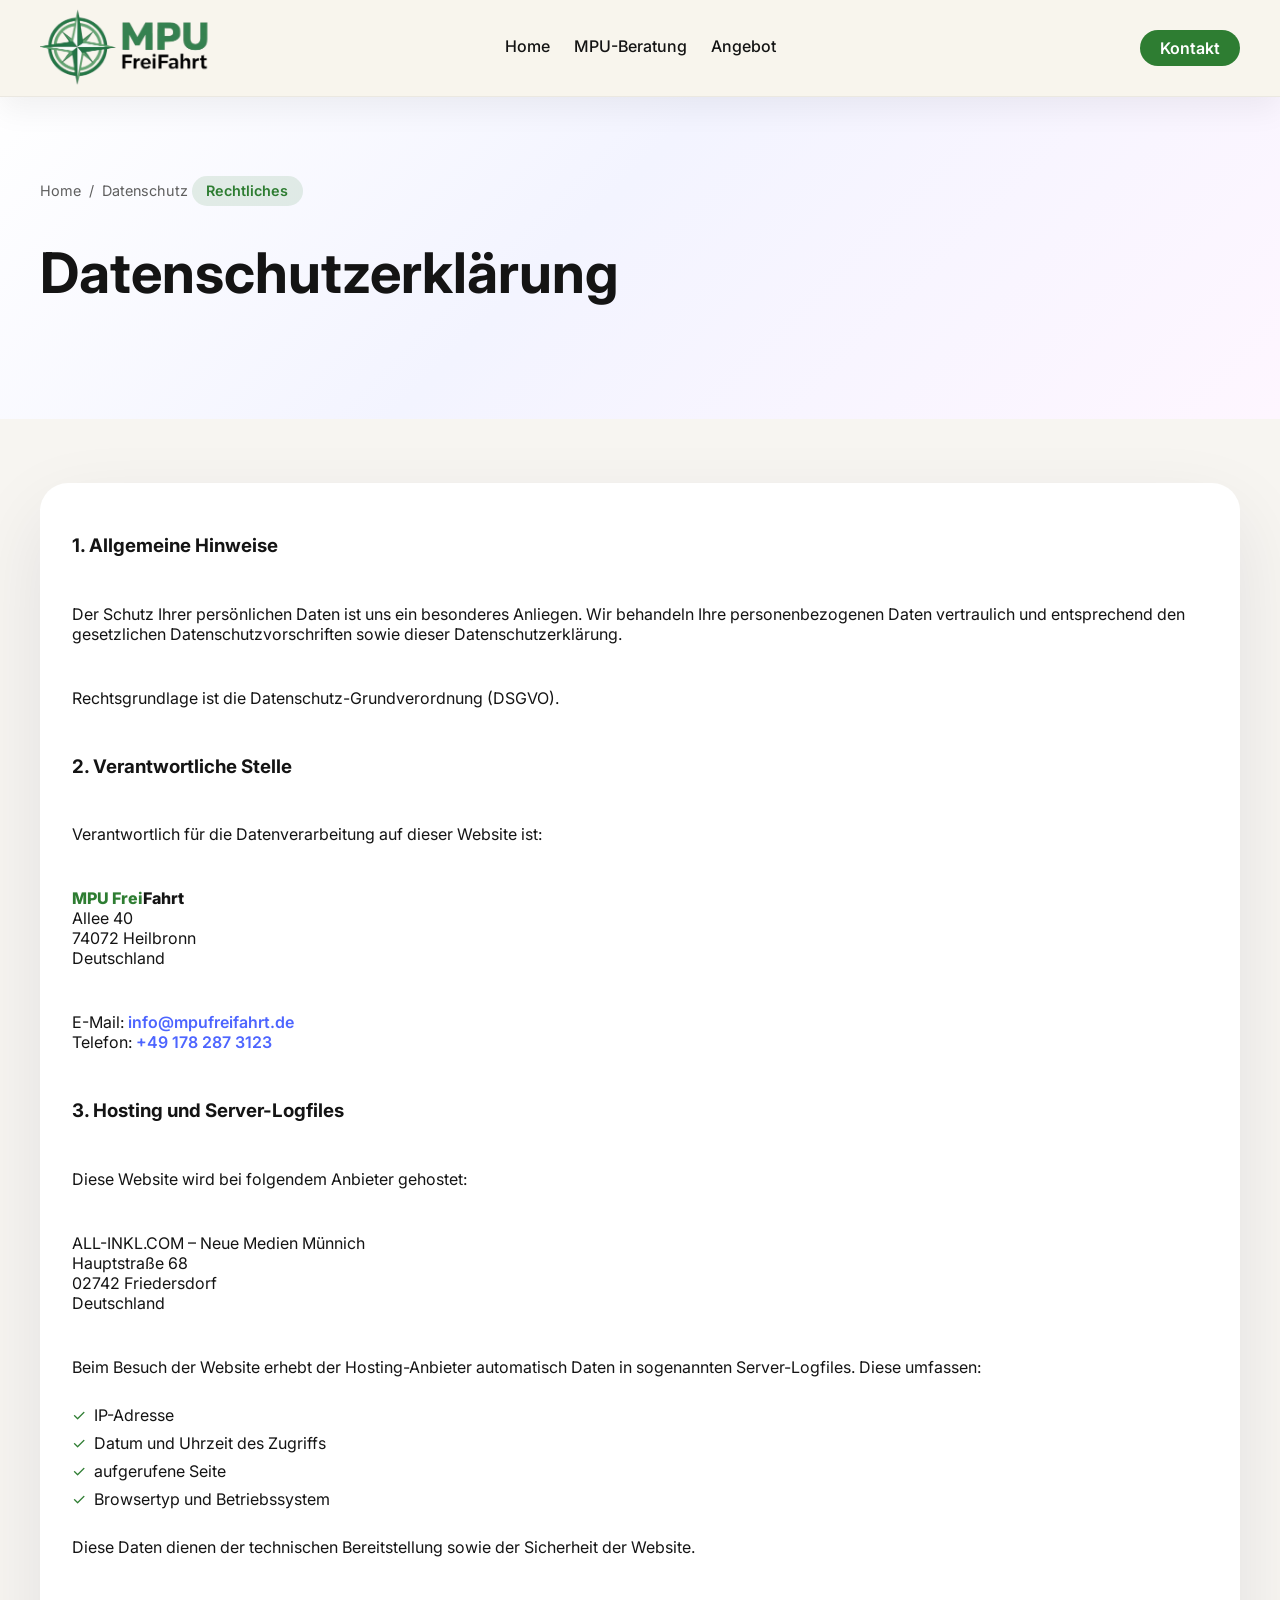
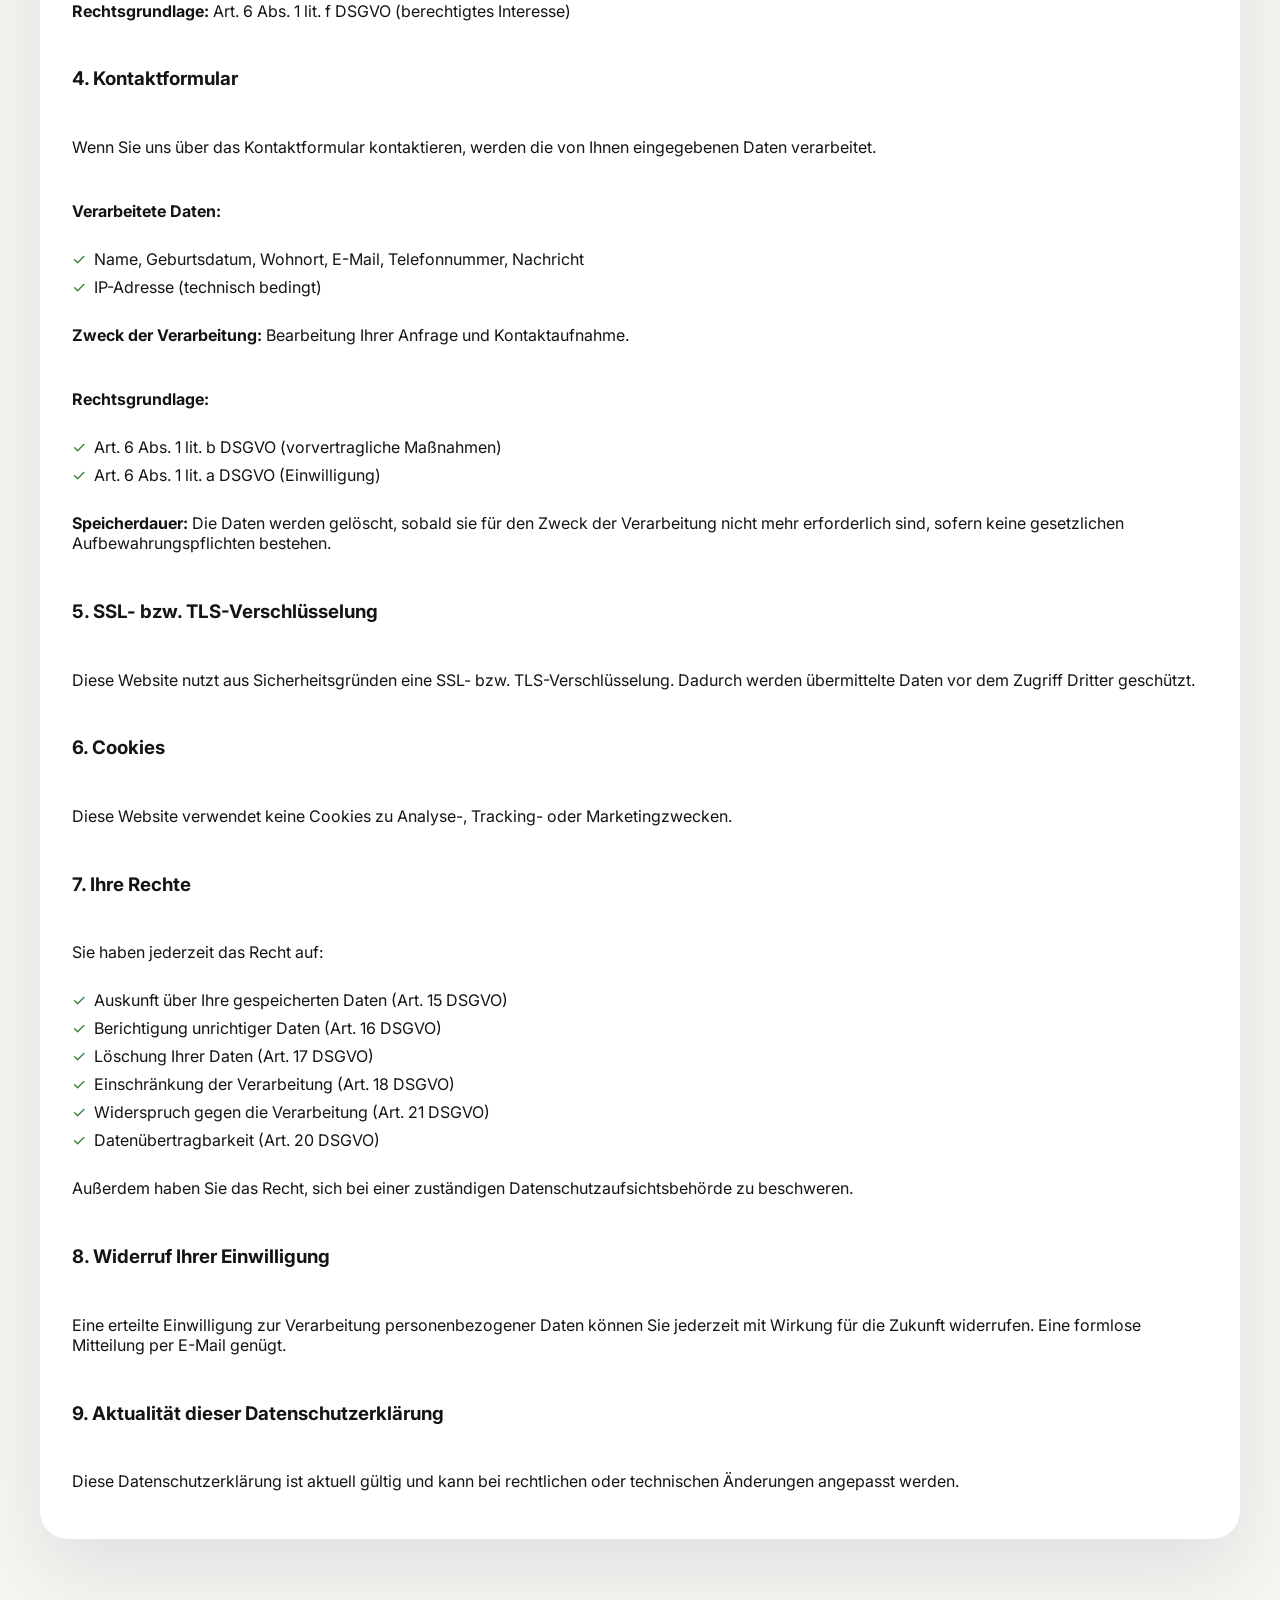
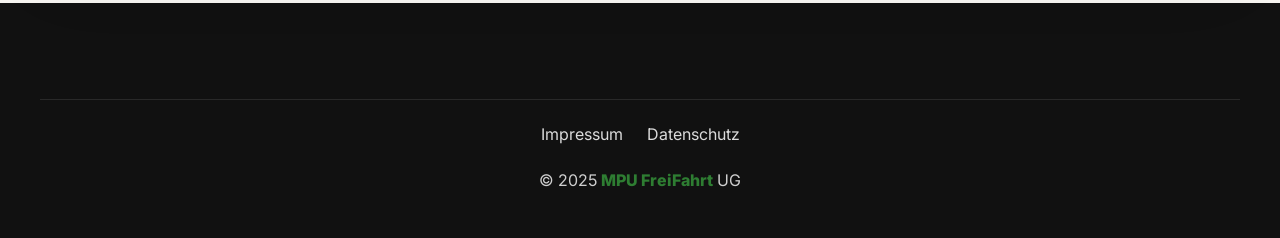
==== commit 4da6c7ec: "Update footer branding and remove MPU-Lizenz link Make the footer brand fully green for readability " ====
--- a/datenschutz.html
+++ b/datenschutz.html
@@ -43,7 +43,6 @@
             </nav>
             <span class="tag">Rechtliches</span>
             <h1>Datenschutzerklärung</h1>
-            <p class="lead">1. Allgemeine Hinweise</p>
           </div>
         </div>
       </section>
@@ -51,6 +50,7 @@
       <section class="service-content">
         <div class="container">
           <article class="info-card">
+            <h3>1. Allgemeine Hinweise</h3>
             <p>Der Schutz Ihrer persönlichen Daten ist uns ein besonderes Anliegen. Wir behandeln Ihre personenbezogenen Daten vertraulich und entsprechend den gesetzlichen Datenschutzvorschriften sowie dieser Datenschutzerklärung.</p>
             <p>Rechtsgrundlage ist die Datenschutz-Grundverordnung (DSGVO).</p>
 
@@ -133,7 +133,6 @@
         <nav class="footer-legal" aria-label="Rechtliches">
           <a href="impressum.html">Impressum</a>
           <a href="datenschutz.html">Datenschutz</a>
-          <a href="mpu-lizenz.html">MPU-Lizenz</a>
         </nav>
         <p>© 2025 <span class="brand-mark"><span class="brand-green">MPU Frei</span><span class="brand-black">Fahrt</span></span> UG</p>
       </div>
--- a/styles.css
+++ b/styles.css
@@ -58,6 +58,11 @@
   color: var(--text);
 }
 
+/* Footer exception: brand must be readable on dark bg */
+.footer .brand-mark .brand-black {
+  color: var(--primary);
+}
+
 .contact-link {
   text-decoration: underline;
   text-decoration-thickness: 2px;
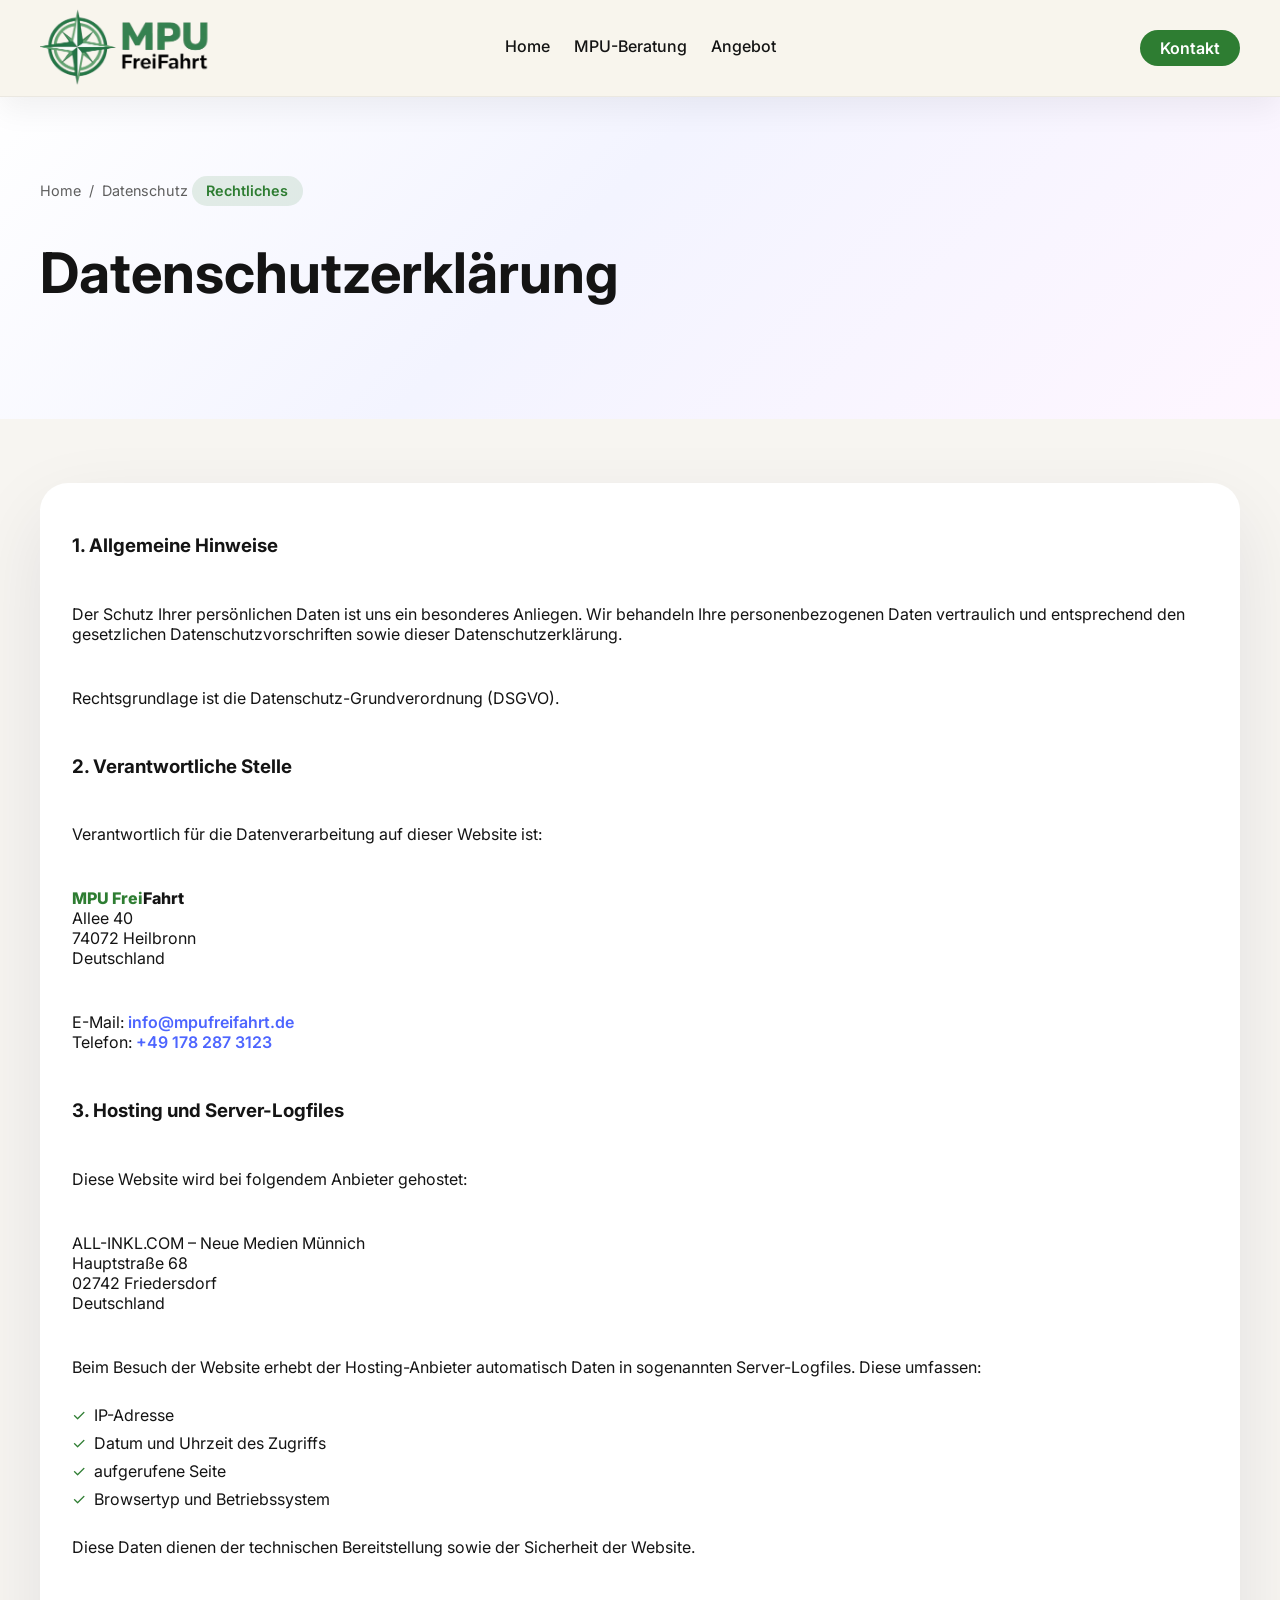
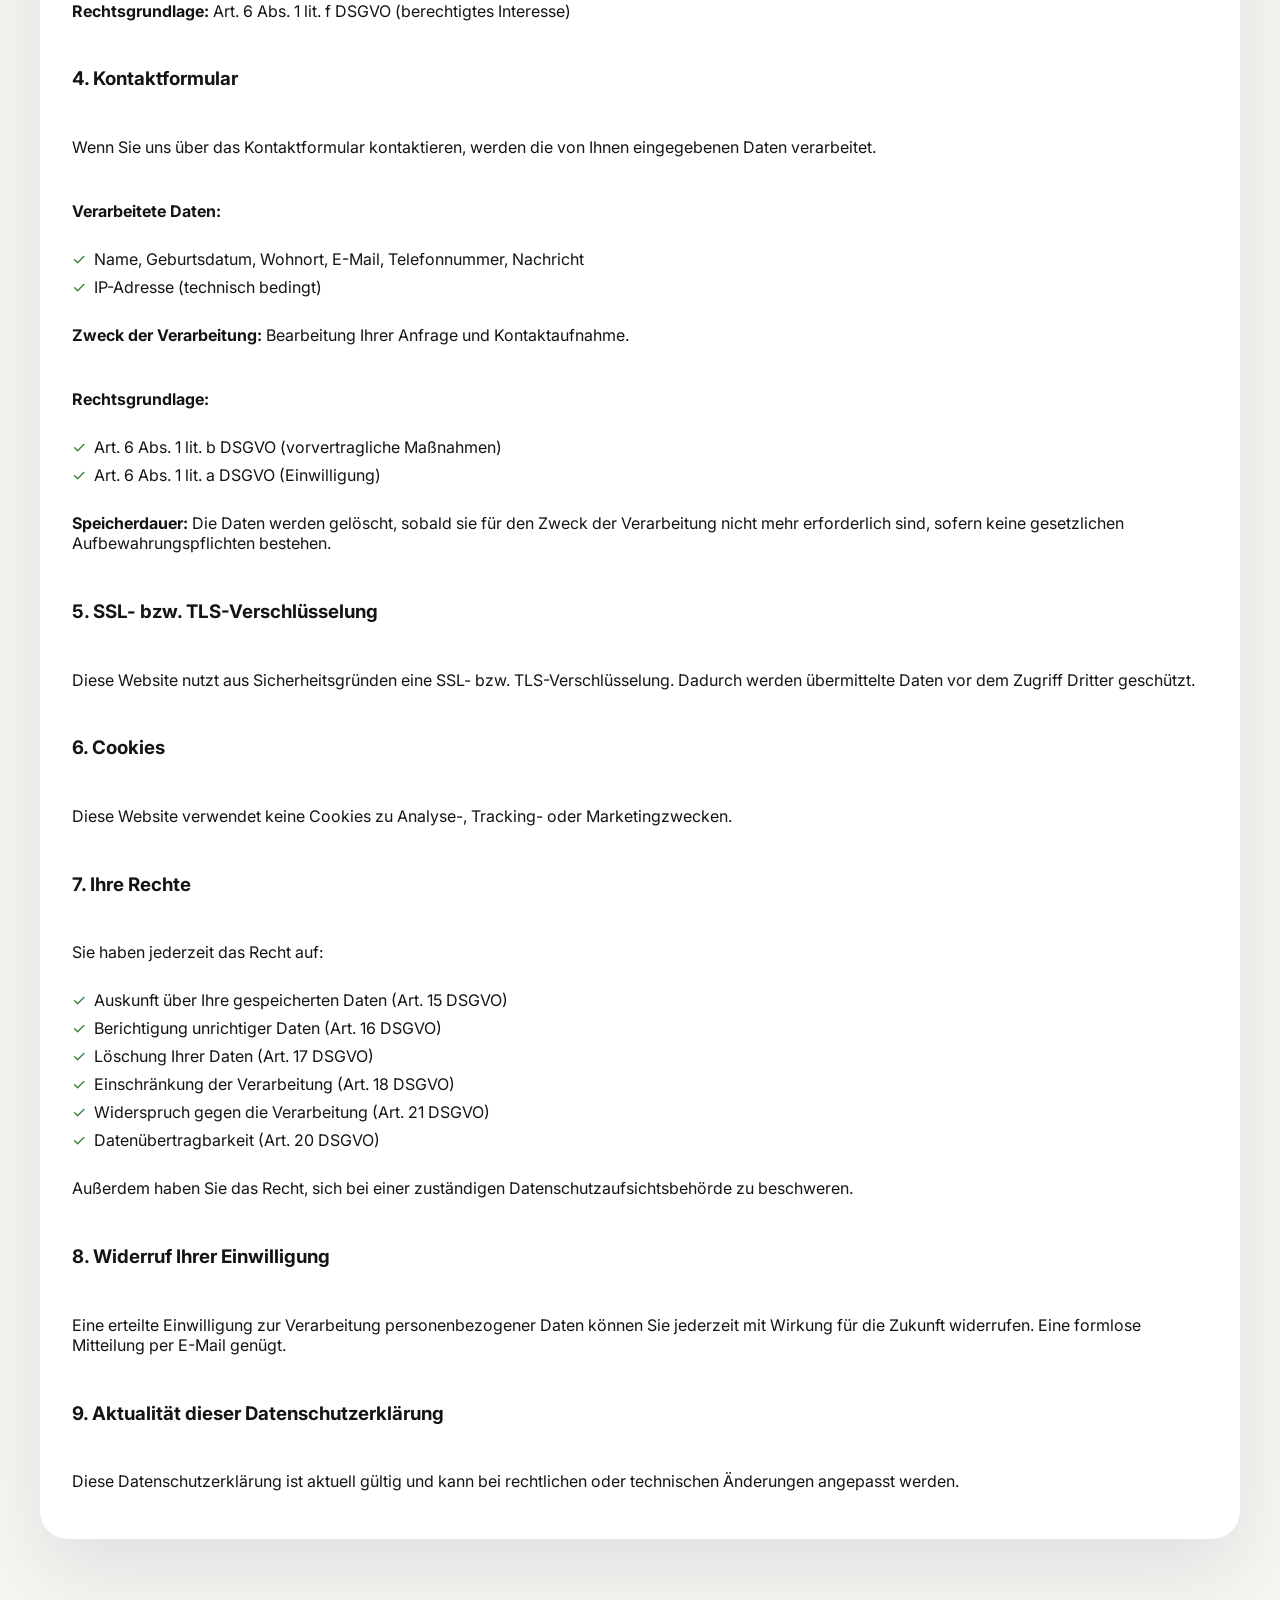
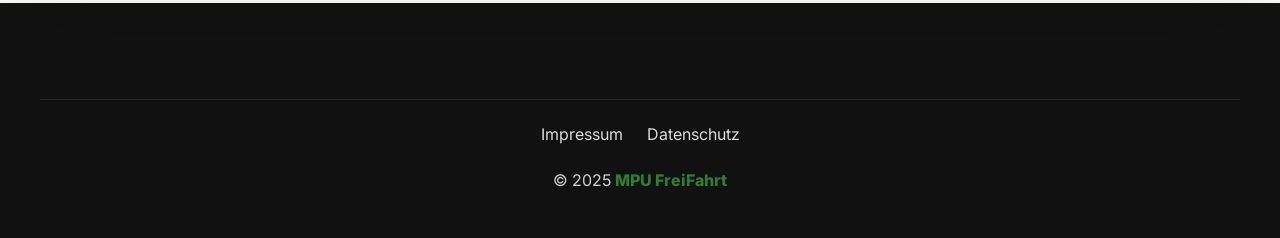
==== commit 1b0f7321: "Remove UG from footer copyright Drop the "UG" suffix from the footer copyright line across all pages" ====
--- a/datenschutz.html
+++ b/datenschutz.html
@@ -134,7 +134,7 @@
           <a href="impressum.html">Impressum</a>
           <a href="datenschutz.html">Datenschutz</a>
         </nav>
-        <p>© 2025 <span class="brand-mark"><span class="brand-green">MPU Frei</span><span class="brand-black">Fahrt</span></span> UG</p>
+        <p>© 2025 <span class="brand-mark"><span class="brand-green">MPU Frei</span><span class="brand-black">Fahrt</span></span></p>
       </div>
     </footer>
   </div>
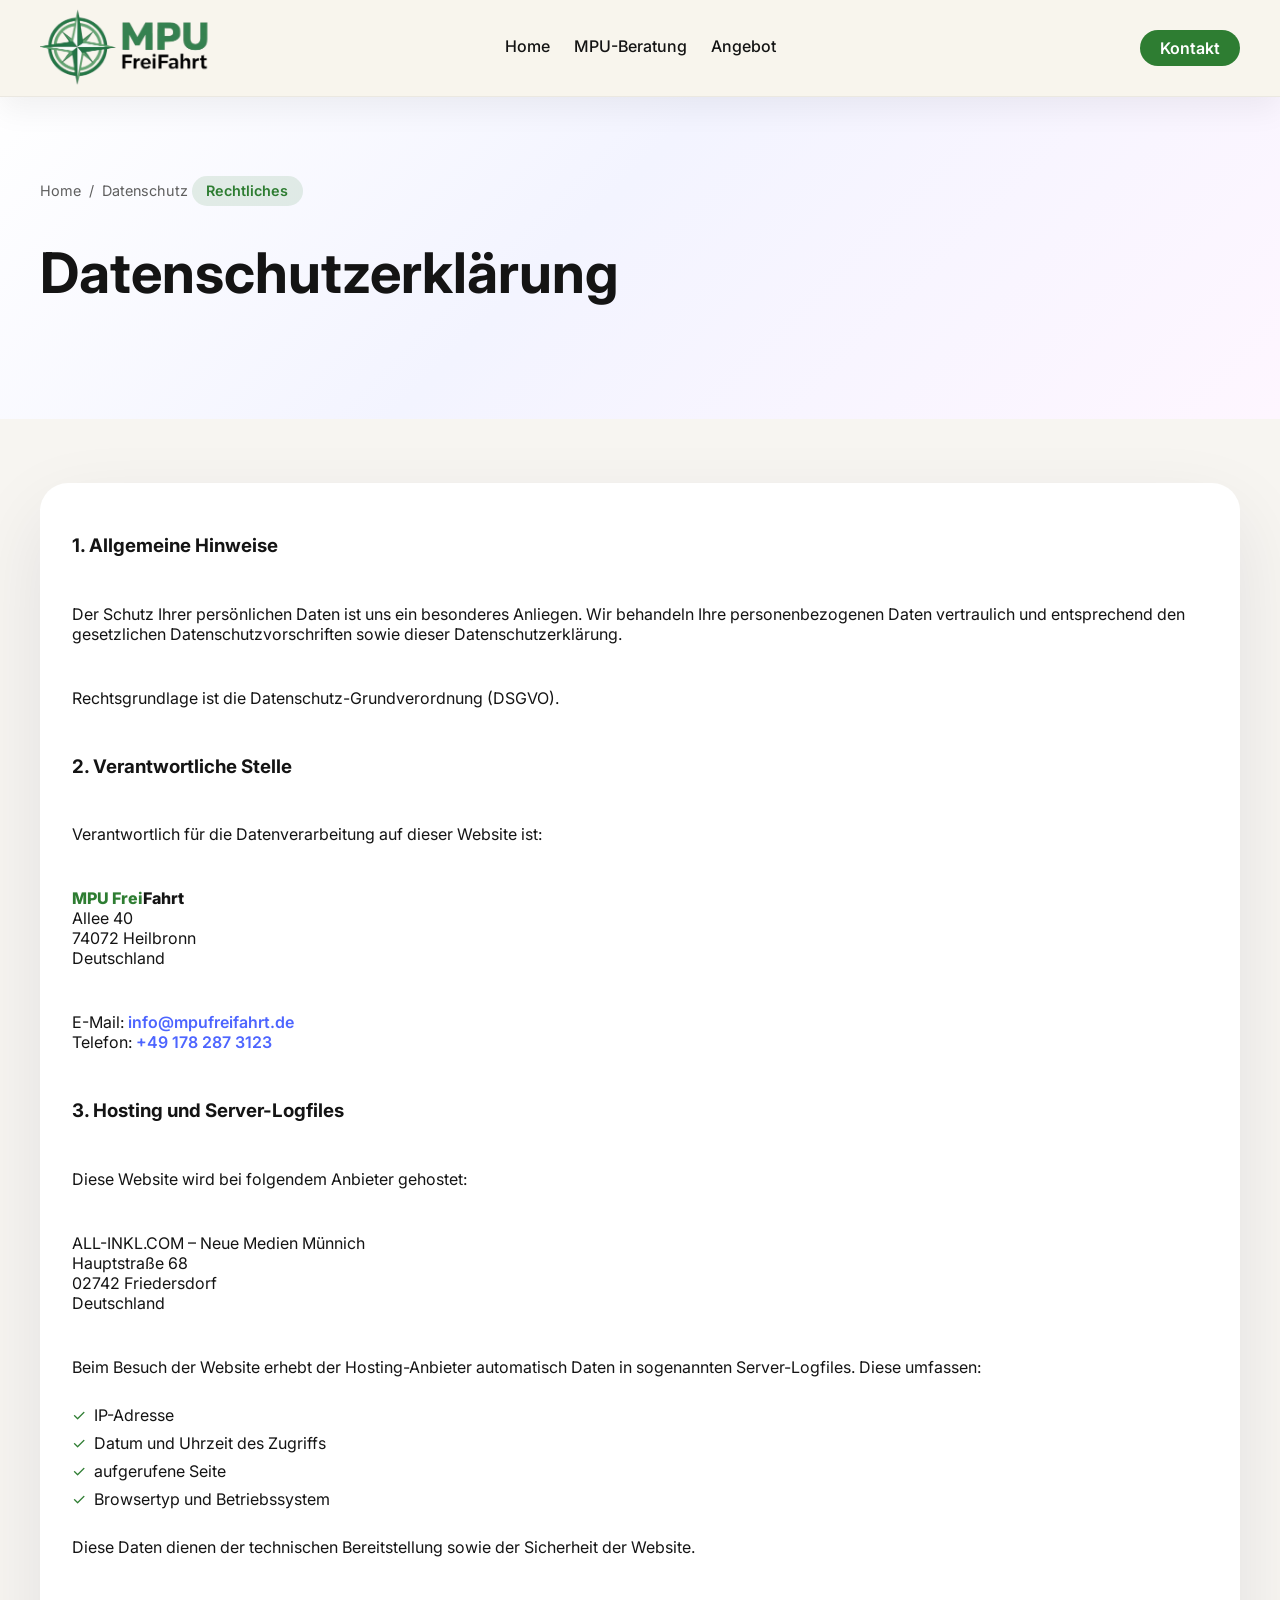
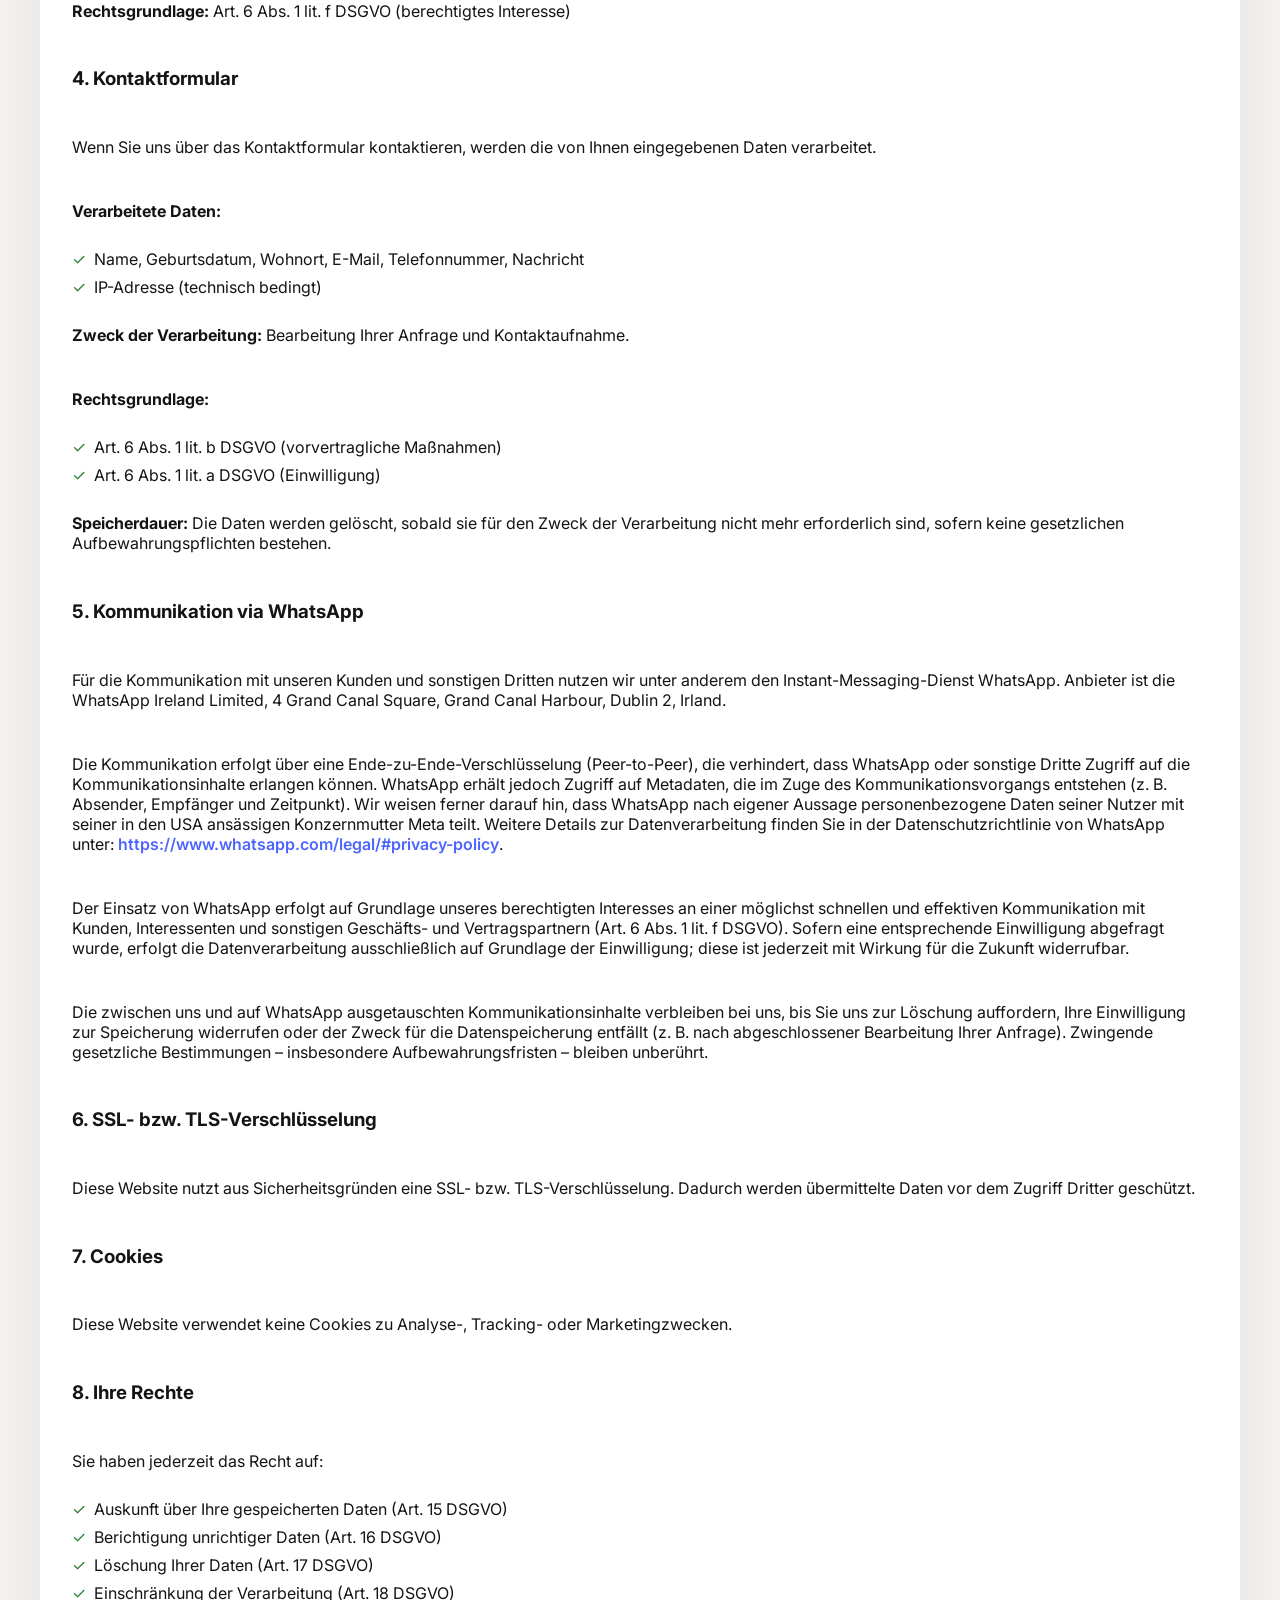
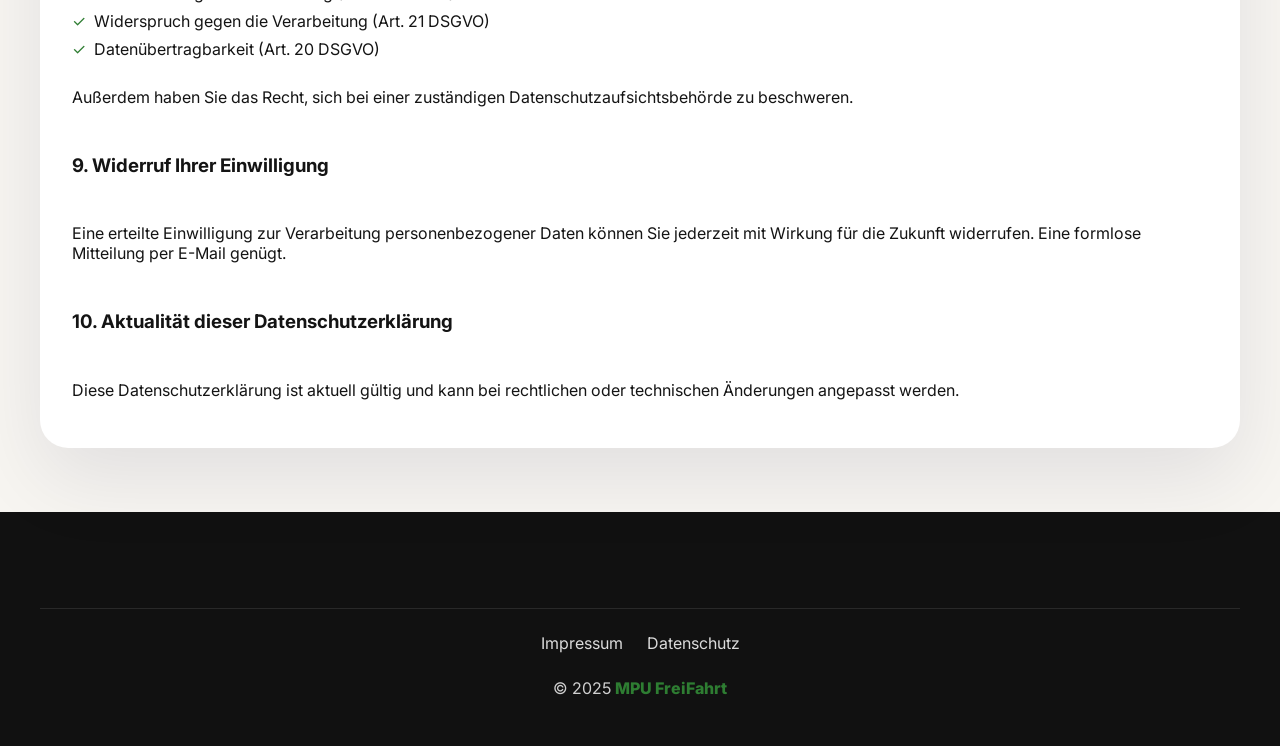
==== commit a8d10c04: "Add WhatsApp communication section to privacy policy Insert a WhatsApp communication section after t" ====
--- a/datenschutz.html
+++ b/datenschutz.html
@@ -100,13 +100,19 @@
             </ul>
             <p><strong>Speicherdauer:</strong> Die Daten werden gelöscht, sobald sie für den Zweck der Verarbeitung nicht mehr erforderlich sind, sofern keine gesetzlichen Aufbewahrungspflichten bestehen.</p>
 
-            <h3>5. SSL- bzw. TLS-Verschlüsselung</h3>
+            <h3>5. Kommunikation via WhatsApp</h3>
+            <p>Für die Kommunikation mit unseren Kunden und sonstigen Dritten nutzen wir unter anderem den Instant-Messaging-Dienst WhatsApp. Anbieter ist die WhatsApp Ireland Limited, 4 Grand Canal Square, Grand Canal Harbour, Dublin 2, Irland.</p>
+            <p>Die Kommunikation erfolgt über eine Ende-zu-Ende-Verschlüsselung (Peer-to-Peer), die verhindert, dass WhatsApp oder sonstige Dritte Zugriff auf die Kommunikationsinhalte erlangen können. WhatsApp erhält jedoch Zugriff auf Metadaten, die im Zuge des Kommunikationsvorgangs entstehen (z.&nbsp;B. Absender, Empfänger und Zeitpunkt). Wir weisen ferner darauf hin, dass WhatsApp nach eigener Aussage personenbezogene Daten seiner Nutzer mit seiner in den USA ansässigen Konzernmutter Meta teilt. Weitere Details zur Datenverarbeitung finden Sie in der Datenschutzrichtlinie von WhatsApp unter: <a class="link-blue" href="https://www.whatsapp.com/legal/#privacy-policy" target="_blank" rel="noreferrer">https://www.whatsapp.com/legal/#privacy-policy</a>.</p>
+            <p>Der Einsatz von WhatsApp erfolgt auf Grundlage unseres berechtigten Interesses an einer möglichst schnellen und effektiven Kommunikation mit Kunden, Interessenten und sonstigen Geschäfts- und Vertragspartnern (Art. 6 Abs. 1 lit. f DSGVO). Sofern eine entsprechende Einwilligung abgefragt wurde, erfolgt die Datenverarbeitung ausschließlich auf Grundlage der Einwilligung; diese ist jederzeit mit Wirkung für die Zukunft widerrufbar.</p>
+            <p>Die zwischen uns und auf WhatsApp ausgetauschten Kommunikationsinhalte verbleiben bei uns, bis Sie uns zur Löschung auffordern, Ihre Einwilligung zur Speicherung widerrufen oder der Zweck für die Datenspeicherung entfällt (z.&nbsp;B. nach abgeschlossener Bearbeitung Ihrer Anfrage). Zwingende gesetzliche Bestimmungen – insbesondere Aufbewahrungsfristen – bleiben unberührt.</p>
+
+            <h3>6. SSL- bzw. TLS-Verschlüsselung</h3>
             <p>Diese Website nutzt aus Sicherheitsgründen eine SSL- bzw. TLS-Verschlüsselung. Dadurch werden übermittelte Daten vor dem Zugriff Dritter geschützt.</p>
 
-            <h3>6. Cookies</h3>
+            <h3>7. Cookies</h3>
             <p>Diese Website verwendet keine Cookies zu Analyse-, Tracking- oder Marketingzwecken.</p>
 
-            <h3>7. Ihre Rechte</h3>
+            <h3>8. Ihre Rechte</h3>
             <p>Sie haben jederzeit das Recht auf:</p>
             <ul class="checklist">
               <li>Auskunft über Ihre gespeicherten Daten (Art. 15 DSGVO)</li>
@@ -118,10 +124,10 @@
             </ul>
             <p>Außerdem haben Sie das Recht, sich bei einer zuständigen Datenschutzaufsichtsbehörde zu beschweren.</p>
 
-            <h3>8. Widerruf Ihrer Einwilligung</h3>
+            <h3>9. Widerruf Ihrer Einwilligung</h3>
             <p>Eine erteilte Einwilligung zur Verarbeitung personenbezogener Daten können Sie jederzeit mit Wirkung für die Zukunft widerrufen. Eine formlose Mitteilung per E-Mail genügt.</p>
 
-            <h3>9. Aktualität dieser Datenschutzerklärung</h3>
+            <h3>10. Aktualität dieser Datenschutzerklärung</h3>
             <p>Diese Datenschutzerklärung ist aktuell gültig und kann bei rechtlichen oder technischen Änderungen angepasst werden.</p>
           </article>
         </div>
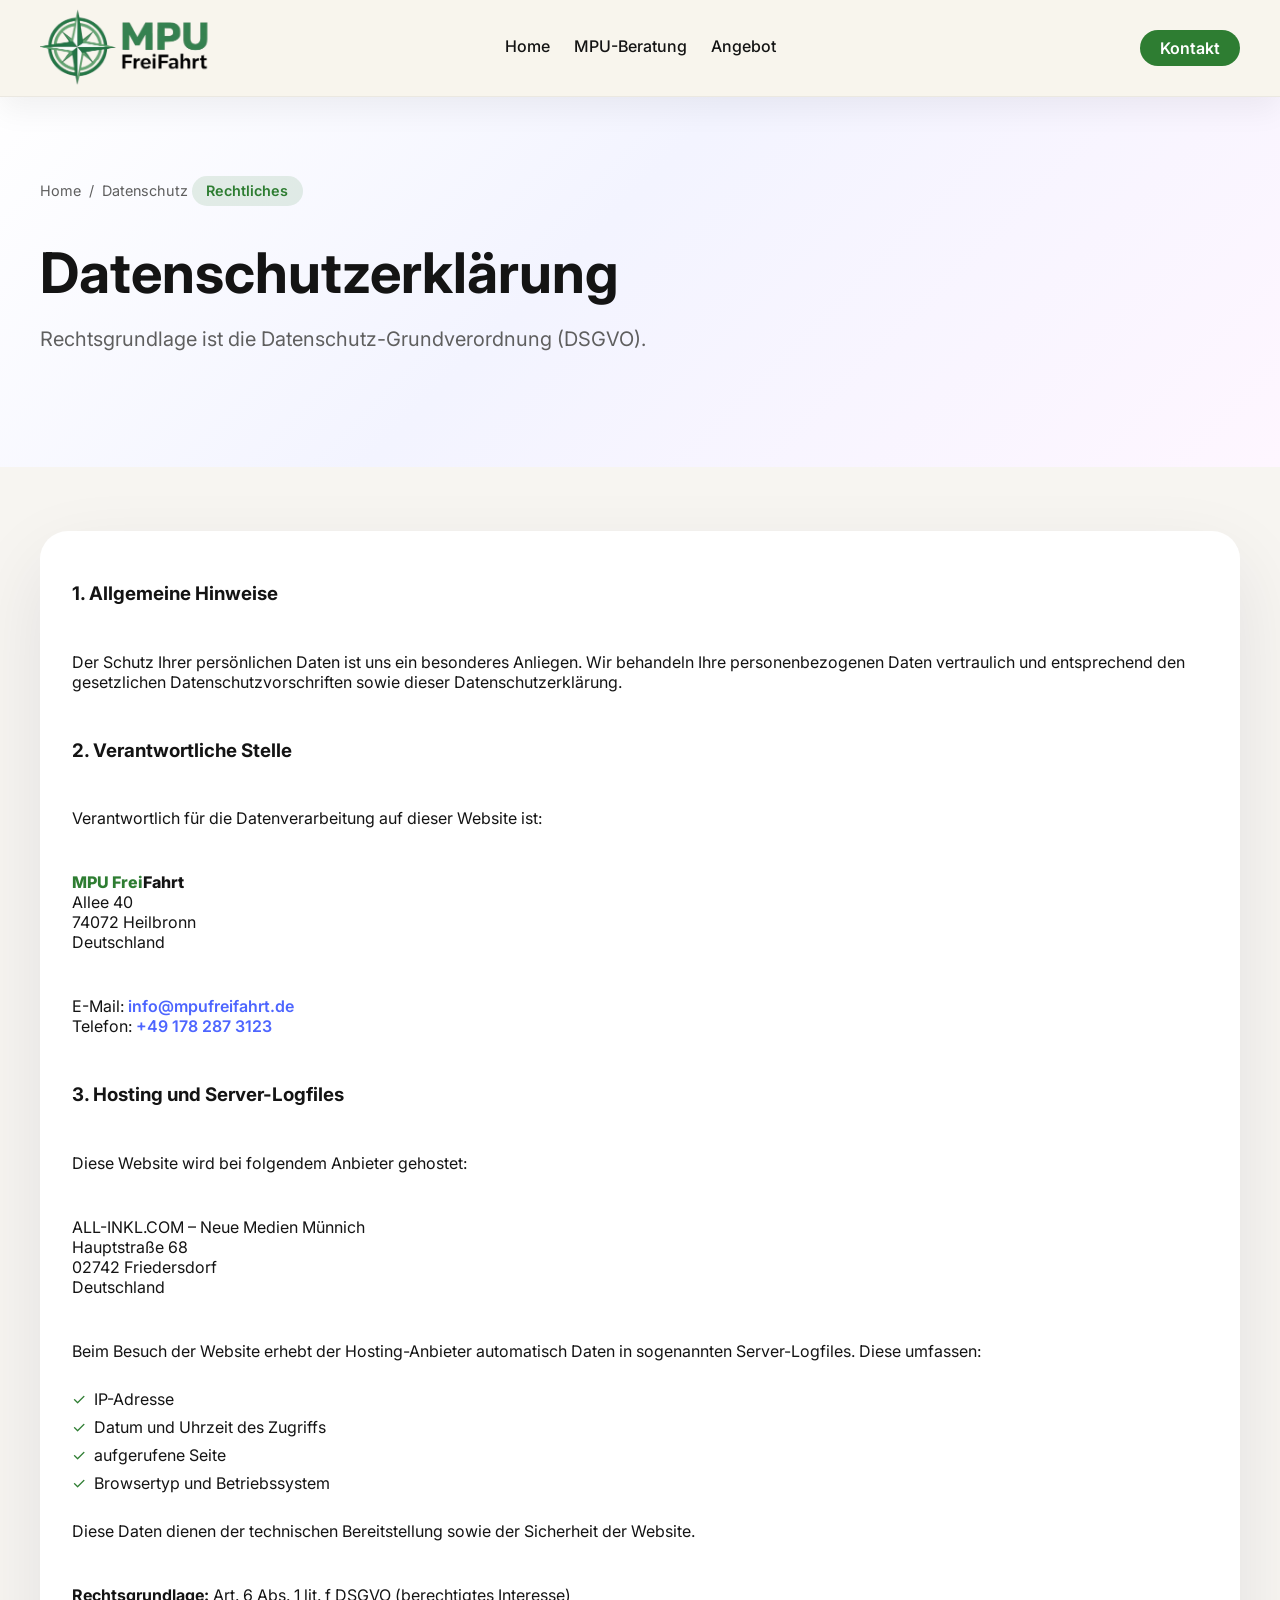
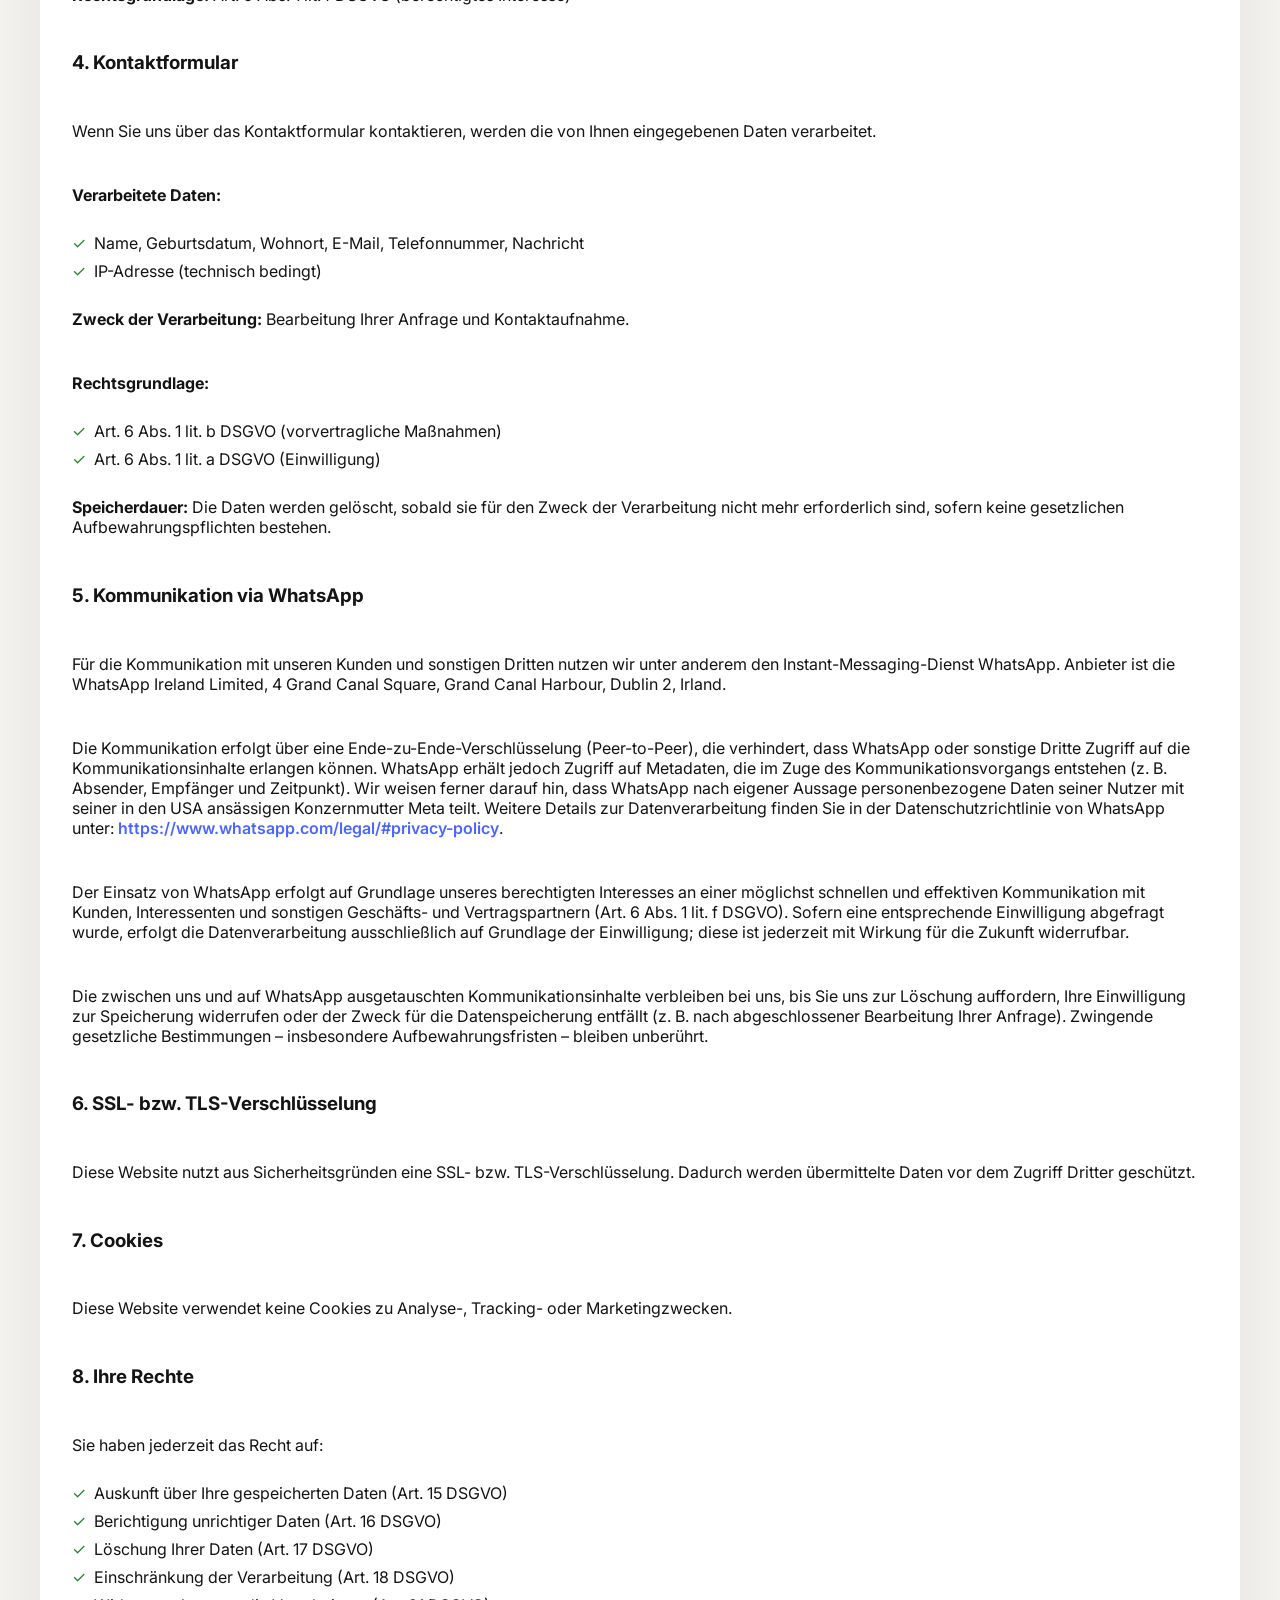
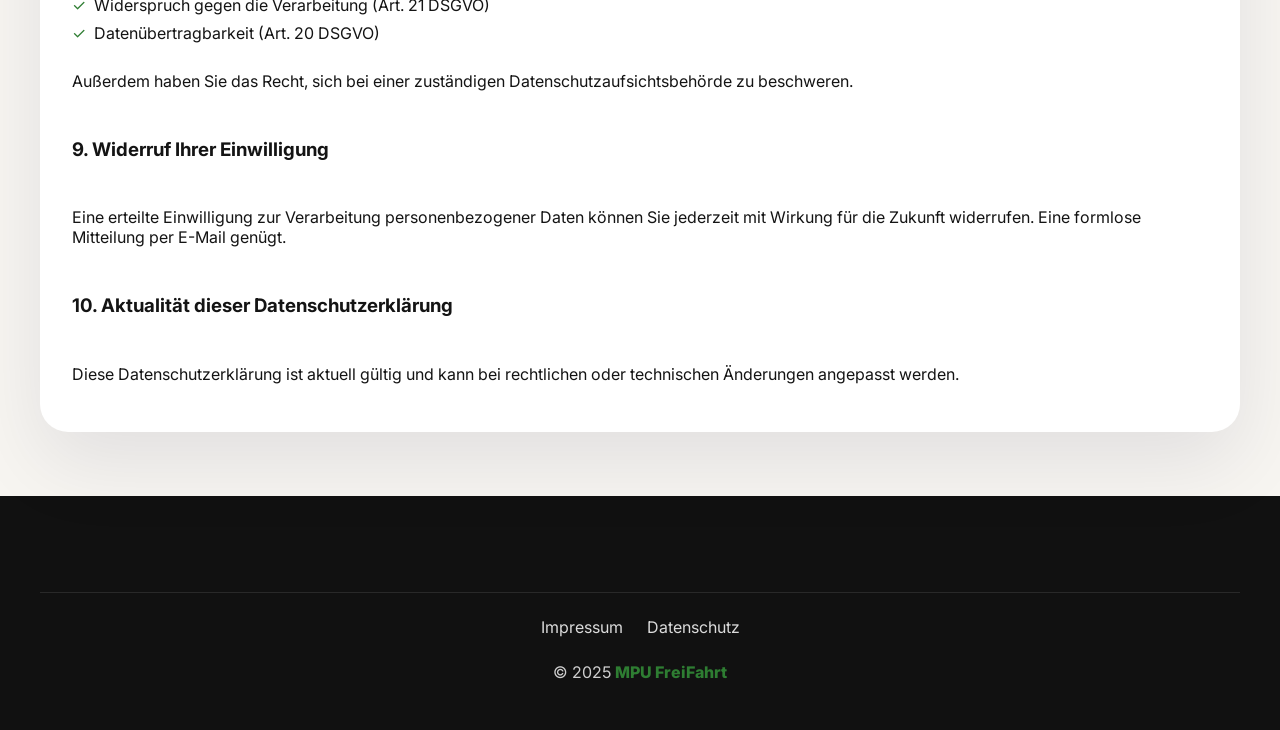
==== commit 687de43e: "Add DSGVO legal basis as privacy subtitle Show the DSGVO legal basis line as the Datenschutzerklärun" ====
--- a/datenschutz.html
+++ b/datenschutz.html
@@ -43,6 +43,7 @@
             </nav>
             <span class="tag">Rechtliches</span>
             <h1>Datenschutzerklärung</h1>
+            <p class="lead">Rechtsgrundlage ist die Datenschutz-Grundverordnung (DSGVO).</p>
           </div>
         </div>
       </section>
@@ -52,7 +53,6 @@
           <article class="info-card">
             <h3>1. Allgemeine Hinweise</h3>
             <p>Der Schutz Ihrer persönlichen Daten ist uns ein besonderes Anliegen. Wir behandeln Ihre personenbezogenen Daten vertraulich und entsprechend den gesetzlichen Datenschutzvorschriften sowie dieser Datenschutzerklärung.</p>
-            <p>Rechtsgrundlage ist die Datenschutz-Grundverordnung (DSGVO).</p>
 
             <h3>2. Verantwortliche Stelle</h3>
             <p>Verantwortlich für die Datenverarbeitung auf dieser Website ist:</p>
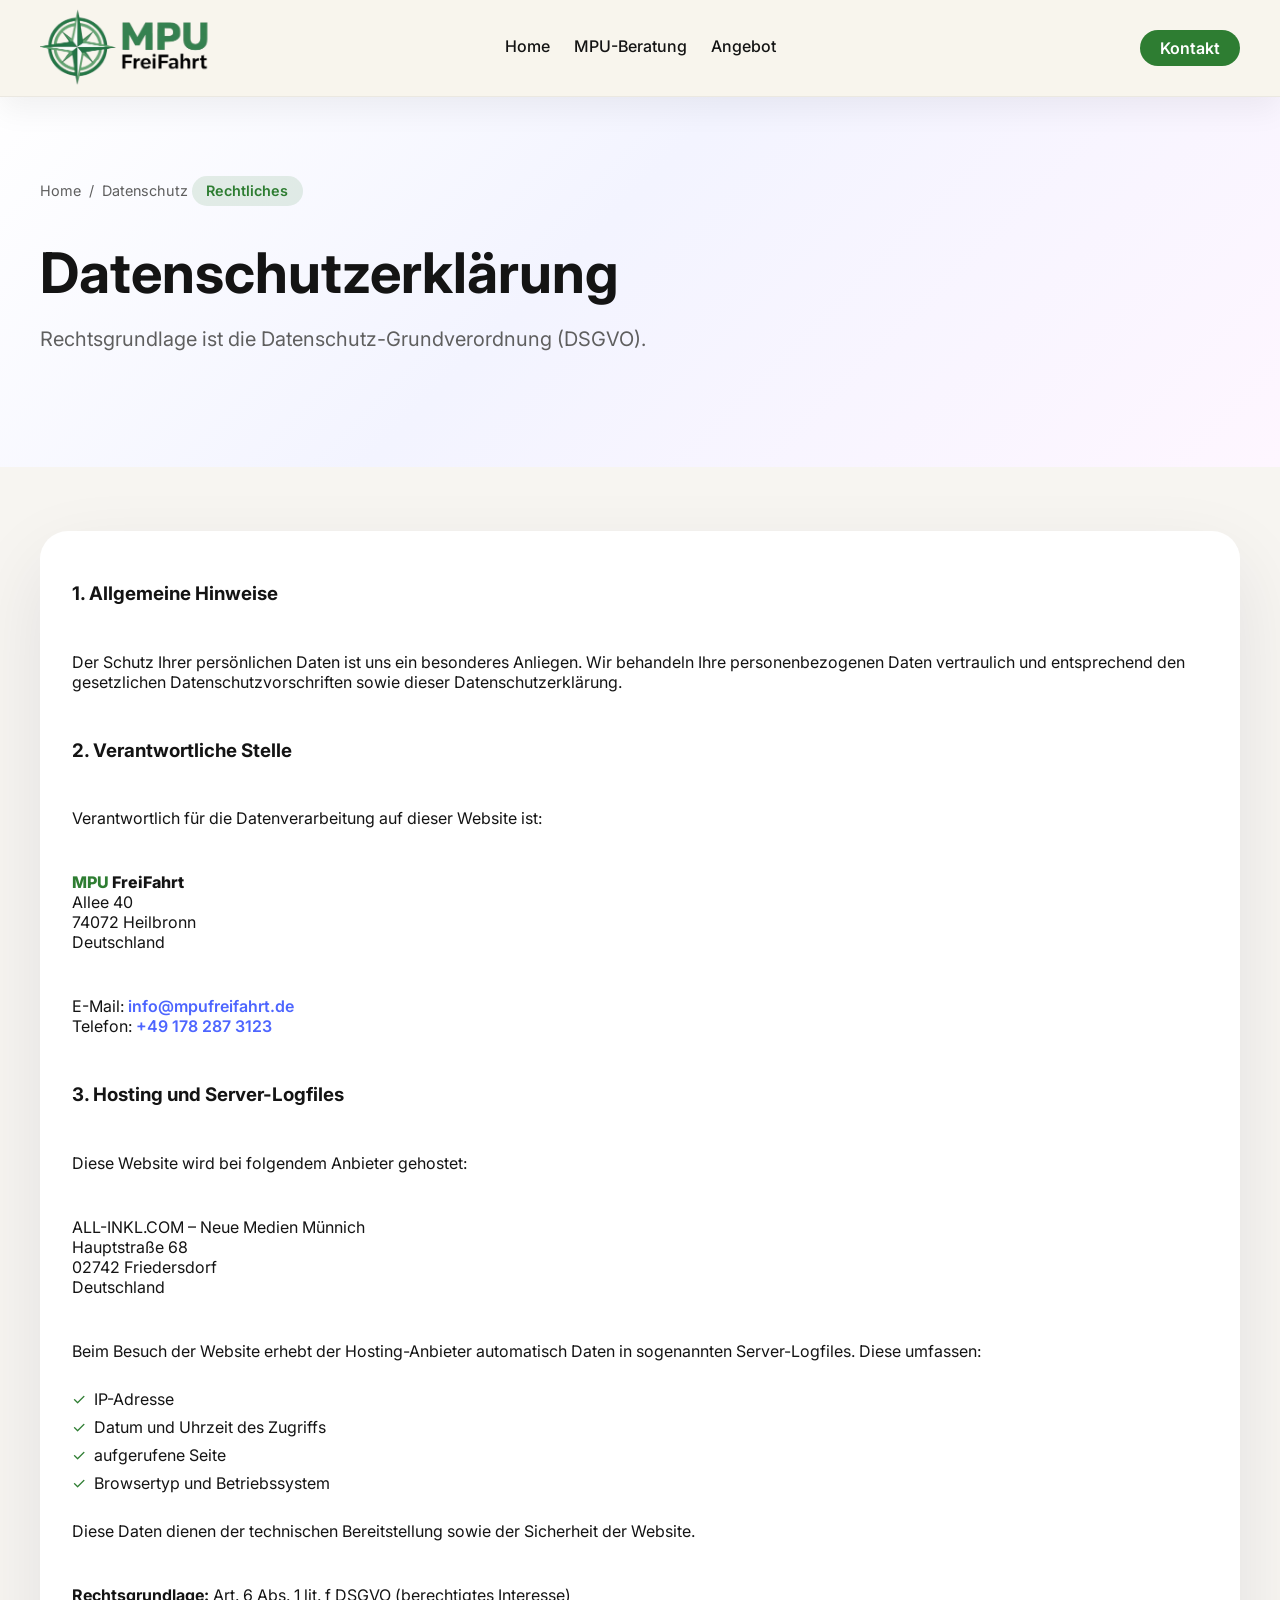
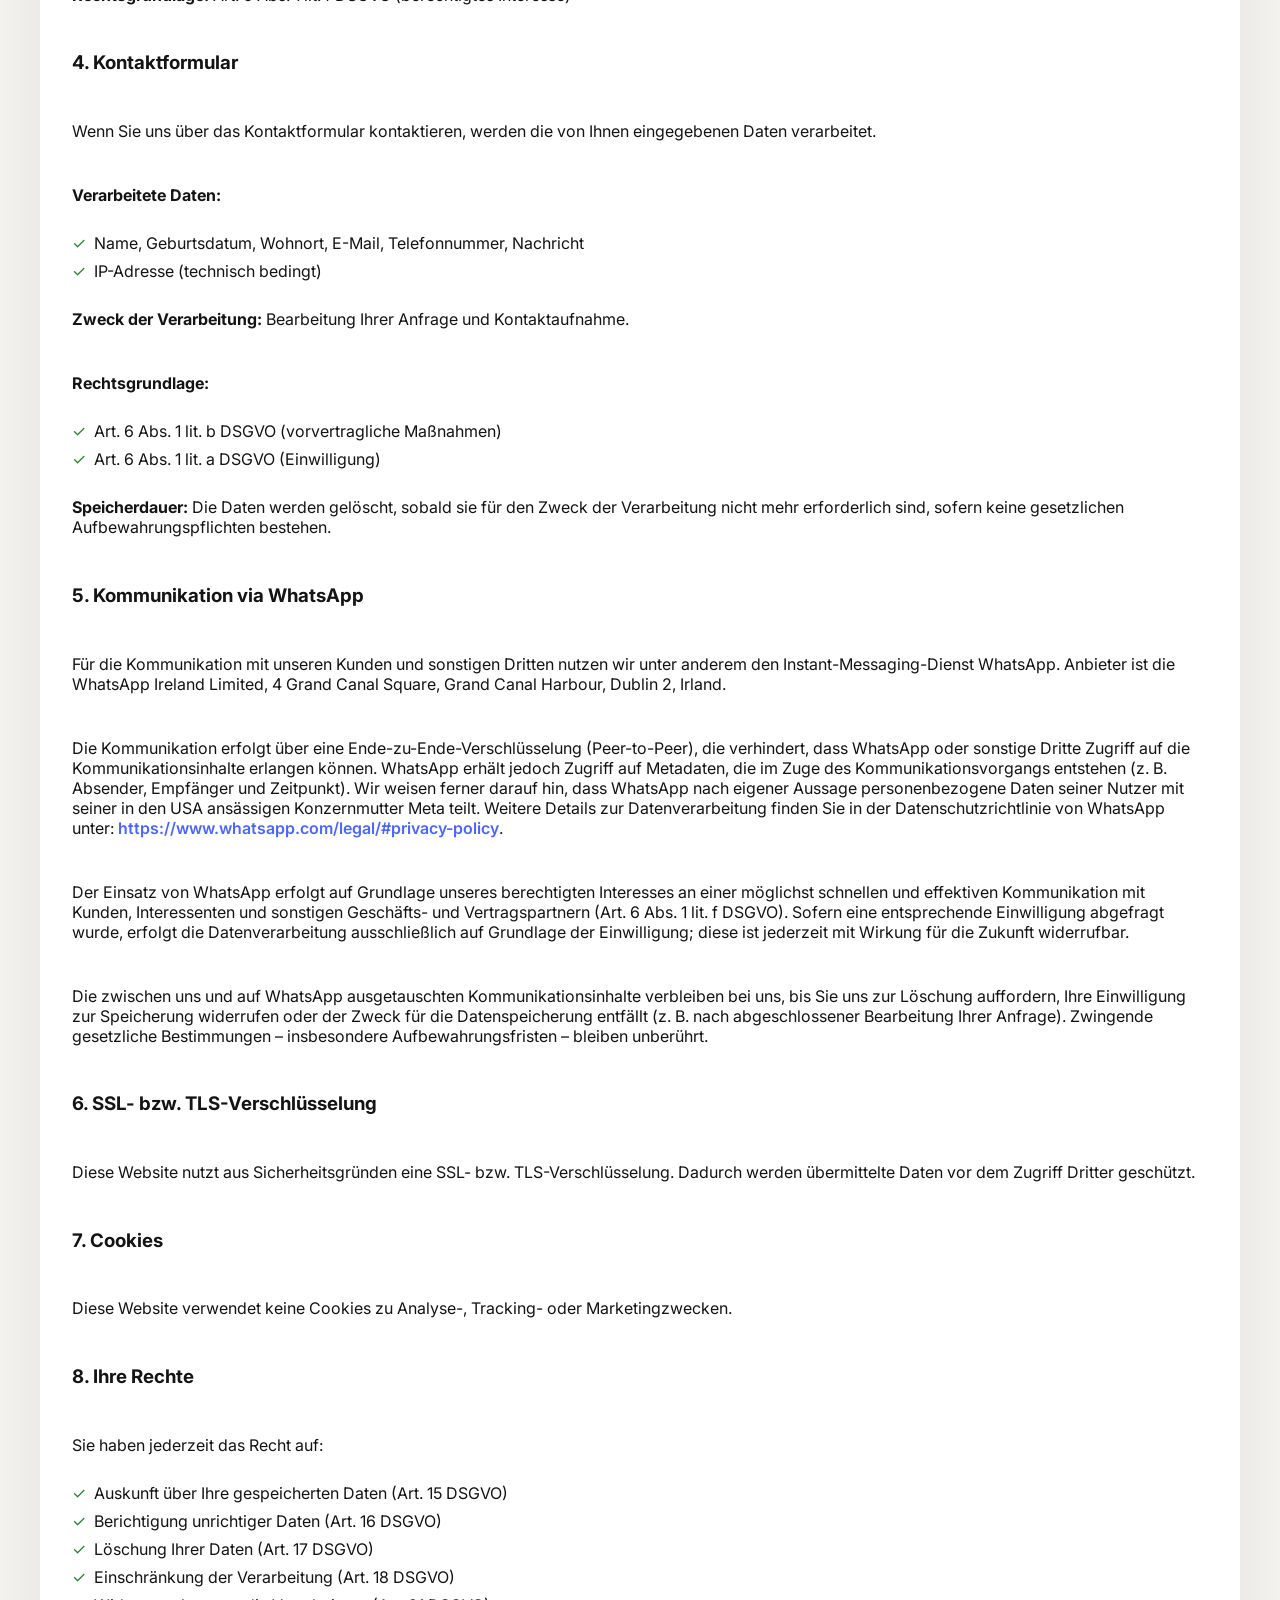
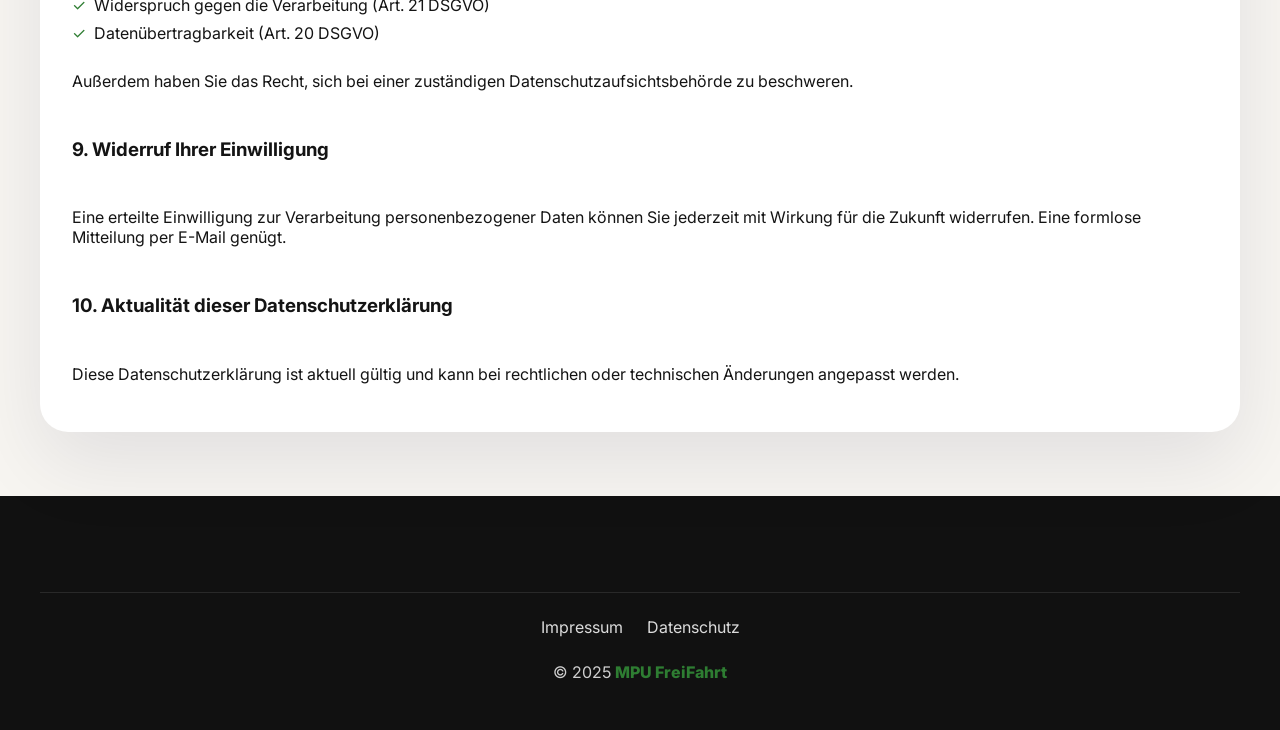
==== commit cc295794: "Update brand split and replace Prüfstelle wording Switch brand styling to "MPU" (green) + "FreiFahrt" ====
--- a/datenschutz.html
+++ b/datenschutz.html
@@ -57,7 +57,7 @@
             <h3>2. Verantwortliche Stelle</h3>
             <p>Verantwortlich für die Datenverarbeitung auf dieser Website ist:</p>
             <p>
-              <span class="brand-mark"><span class="brand-green">MPU Frei</span><span class="brand-black">Fahrt</span></span><br />
+              <span class="brand-mark"><span class="brand-green">MPU</span> <span class="brand-black">FreiFahrt</span></span><br />
               Allee 40<br />
               74072 Heilbronn<br />
               Deutschland
@@ -140,7 +140,7 @@
           <a href="impressum.html">Impressum</a>
           <a href="datenschutz.html">Datenschutz</a>
         </nav>
-        <p>© 2025 <span class="brand-mark"><span class="brand-green">MPU Frei</span><span class="brand-black">Fahrt</span></span></p>
+        <p>© 2025 <span class="brand-mark"><span class="brand-green">MPU</span> <span class="brand-black">FreiFahrt</span></span></p>
       </div>
     </footer>
   </div>
--- a/styles.css
+++ b/styles.css
@@ -354,6 +354,30 @@
   color: rgba(255, 255, 255, 0.82);
 }
 
+.hero-locations {
+  display: flex;
+  gap: 1.25rem;
+  justify-content: center;
+  flex-wrap: wrap;
+  margin: 0 0 0.75rem;
+}
+
+.hero .hero-locations {
+  color: rgba(255, 255, 255, 0.96);
+}
+
+.hero-locations span {
+  padding: 0.35rem 0.7rem;
+  border-radius: 999px;
+  background: rgba(0, 0, 0, 0.22);
+  border: 1px solid rgba(255, 255, 255, 0.18);
+}
+
+.hero-content .text-lg {
+  margin-top: 0.4rem;
+  margin-bottom: 0.4rem;
+}
+
 .hero-cta {
   display: flex;
   flex-direction: column;
@@ -427,6 +451,13 @@
 .steps {
   background: var(--bg-alt);
   padding: 3rem 0;
+}
+
+/* Desktop: give steps more room so nothing can overlap */
+@media (min-width: 901px) {
+  .steps {
+    padding-bottom: 7rem;
+  }
 }
 
 .steps .container {
@@ -853,7 +884,8 @@
   padding: 2rem;
   background: #fff;
   border-radius: 24px;
-  box-shadow: var(--shadow);
+  box-shadow: none;
+  border: 1px solid rgba(0, 0, 0, 0.08);
   display: flex;
   flex-direction: column;
   gap: 1rem;
@@ -863,15 +895,7 @@
 }
 
 .service-card::before {
-  content: "";
-  position: absolute;
-  inset: 12%;
-  border-radius: 24px;
-  background: radial-gradient(circle at top, rgba(46, 125, 50, 0.14), transparent 60%);
-  opacity: 0;
-  transform: translateY(18%);
-  transition: opacity 0.35s ease, transform 0.35s ease;
-  pointer-events: none;
+  content: none;
 }
 
 .service-card:hover {
@@ -880,8 +904,7 @@
 }
 
 .service-card:hover::before {
-  opacity: 1;
-  transform: translateY(0);
+  opacity: 0;
 }
 
 .service-card > * {
@@ -951,6 +974,10 @@
 .service-hero h1 {
   font-size: clamp(2.5rem, 5vw, 3.5rem);
   margin: 1rem 0;
+  overflow-wrap: anywhere;
+  word-break: break-word;
+  hyphens: auto;
+  -webkit-hyphens: auto;
 }
 
 .service-hero ul {
@@ -1196,6 +1223,13 @@
   .nav-toggle {
     display: inline-flex;
   }
+
+  /* Mobile stability: don't use transform-based reveal (prevents overlap) */
+  .reveal {
+    opacity: 1;
+    transform: none;
+    transition: none;
+  }
 }
 
 .button-group-vertical {
@@ -1244,6 +1278,23 @@
   outline-offset: 3px;
 }
 
+/* Touch devices: avoid sticky hover while keeping desktop animations */
+@media (hover: none) {
+  .step-wrap:hover {
+    --hover-shift: 0px;
+    --hover-scale: 1;
+  }
+
+  .step-wrap:hover .step-card::before {
+    opacity: 0;
+    transform: translateY(20%);
+  }
+
+  .step-wrap:hover .step-card {
+    box-shadow: var(--shadow);
+  }
+}
+
 @media (max-width: 600px) {
   .contact-cta-item::before {
     content: none;
@@ -1273,7 +1324,25 @@
   .steps-grid {
     display: grid;
     grid-template-columns: 1fr;
-    gap: 1rem;
+    gap: 0;
+  }
+
+  .step-wrap {
+    gap: 1rem; /* keep badge->card spacing tight like desktop */
+    margin-bottom: 0;
+  }
+
+  /* Ensure clear spacing BEFORE each next badge (prevents sticking) */
+  .step-wrap + .step-wrap {
+    padding-top: 4.5rem;
+  }
+
+  .steps {
+    padding-bottom: 6rem;
+  }
+
+  .consulting {
+    padding-top: 5rem;
   }
 
   .service-grid {
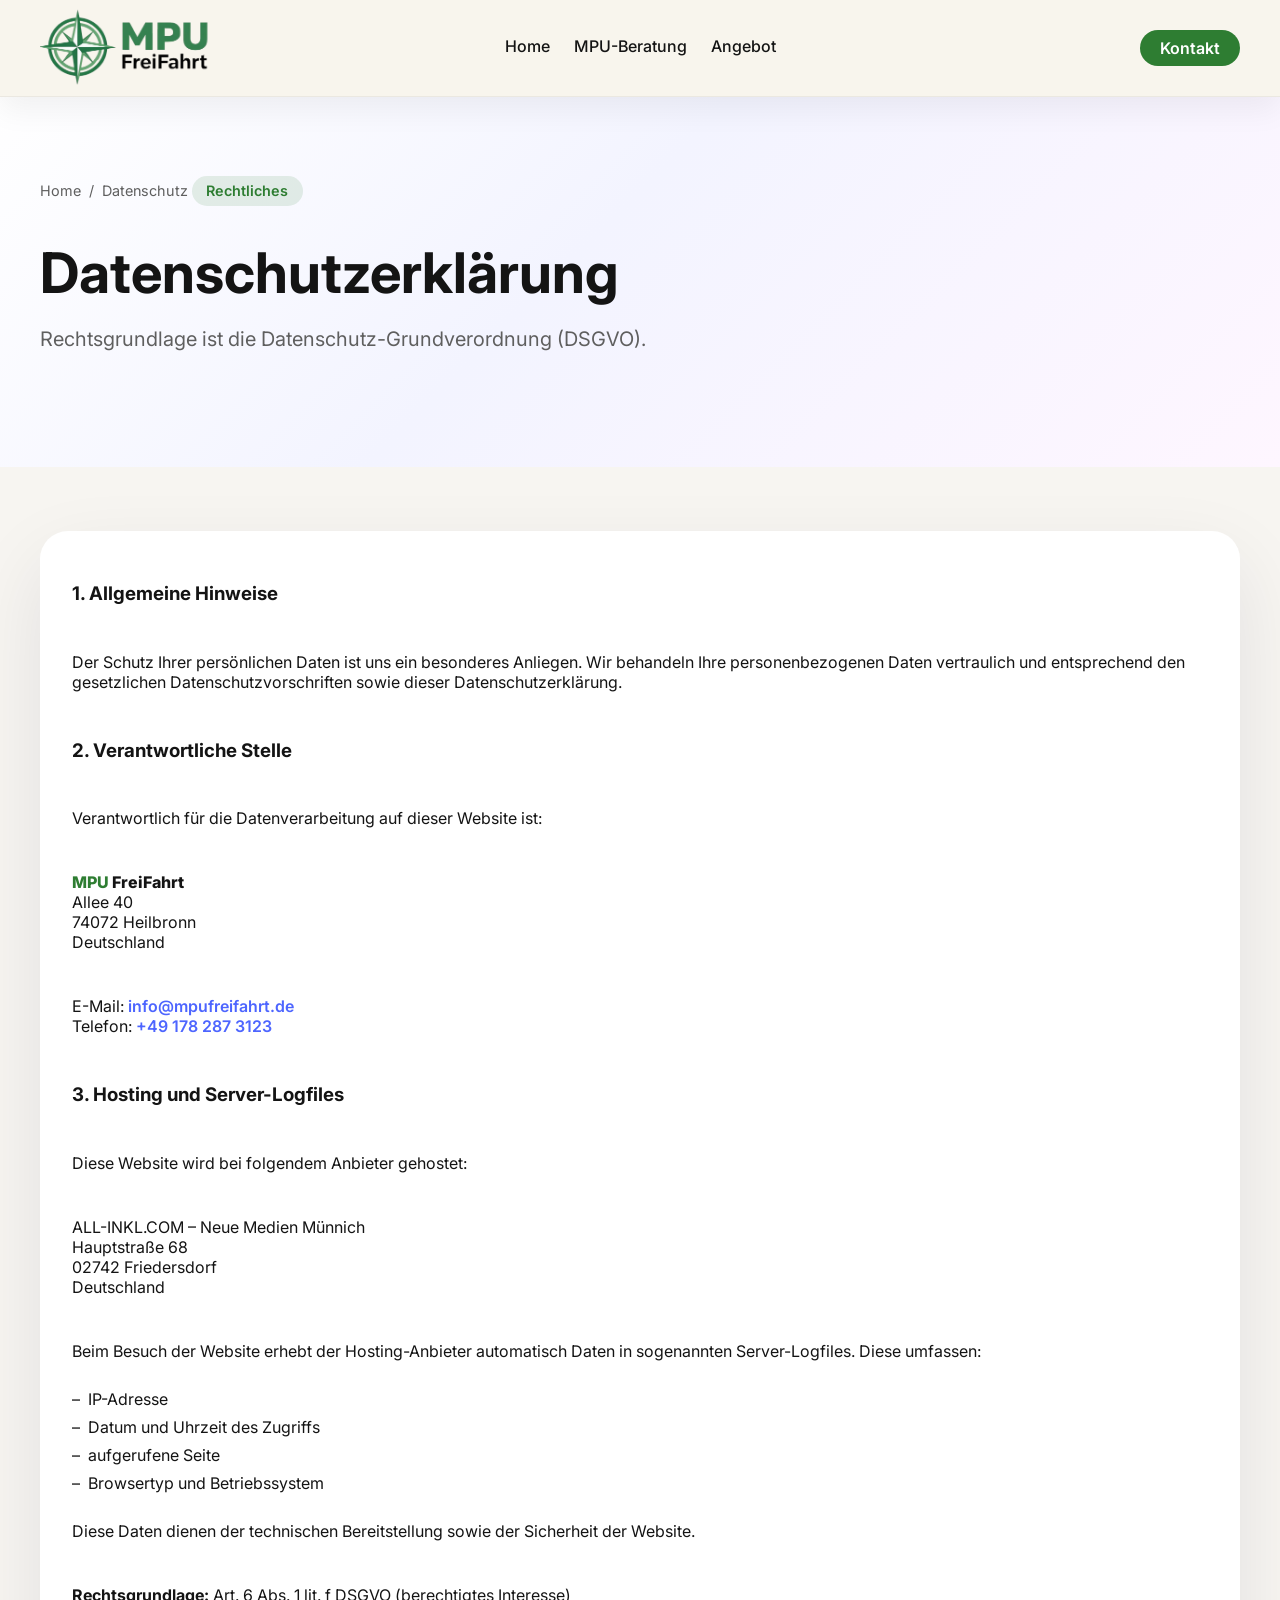
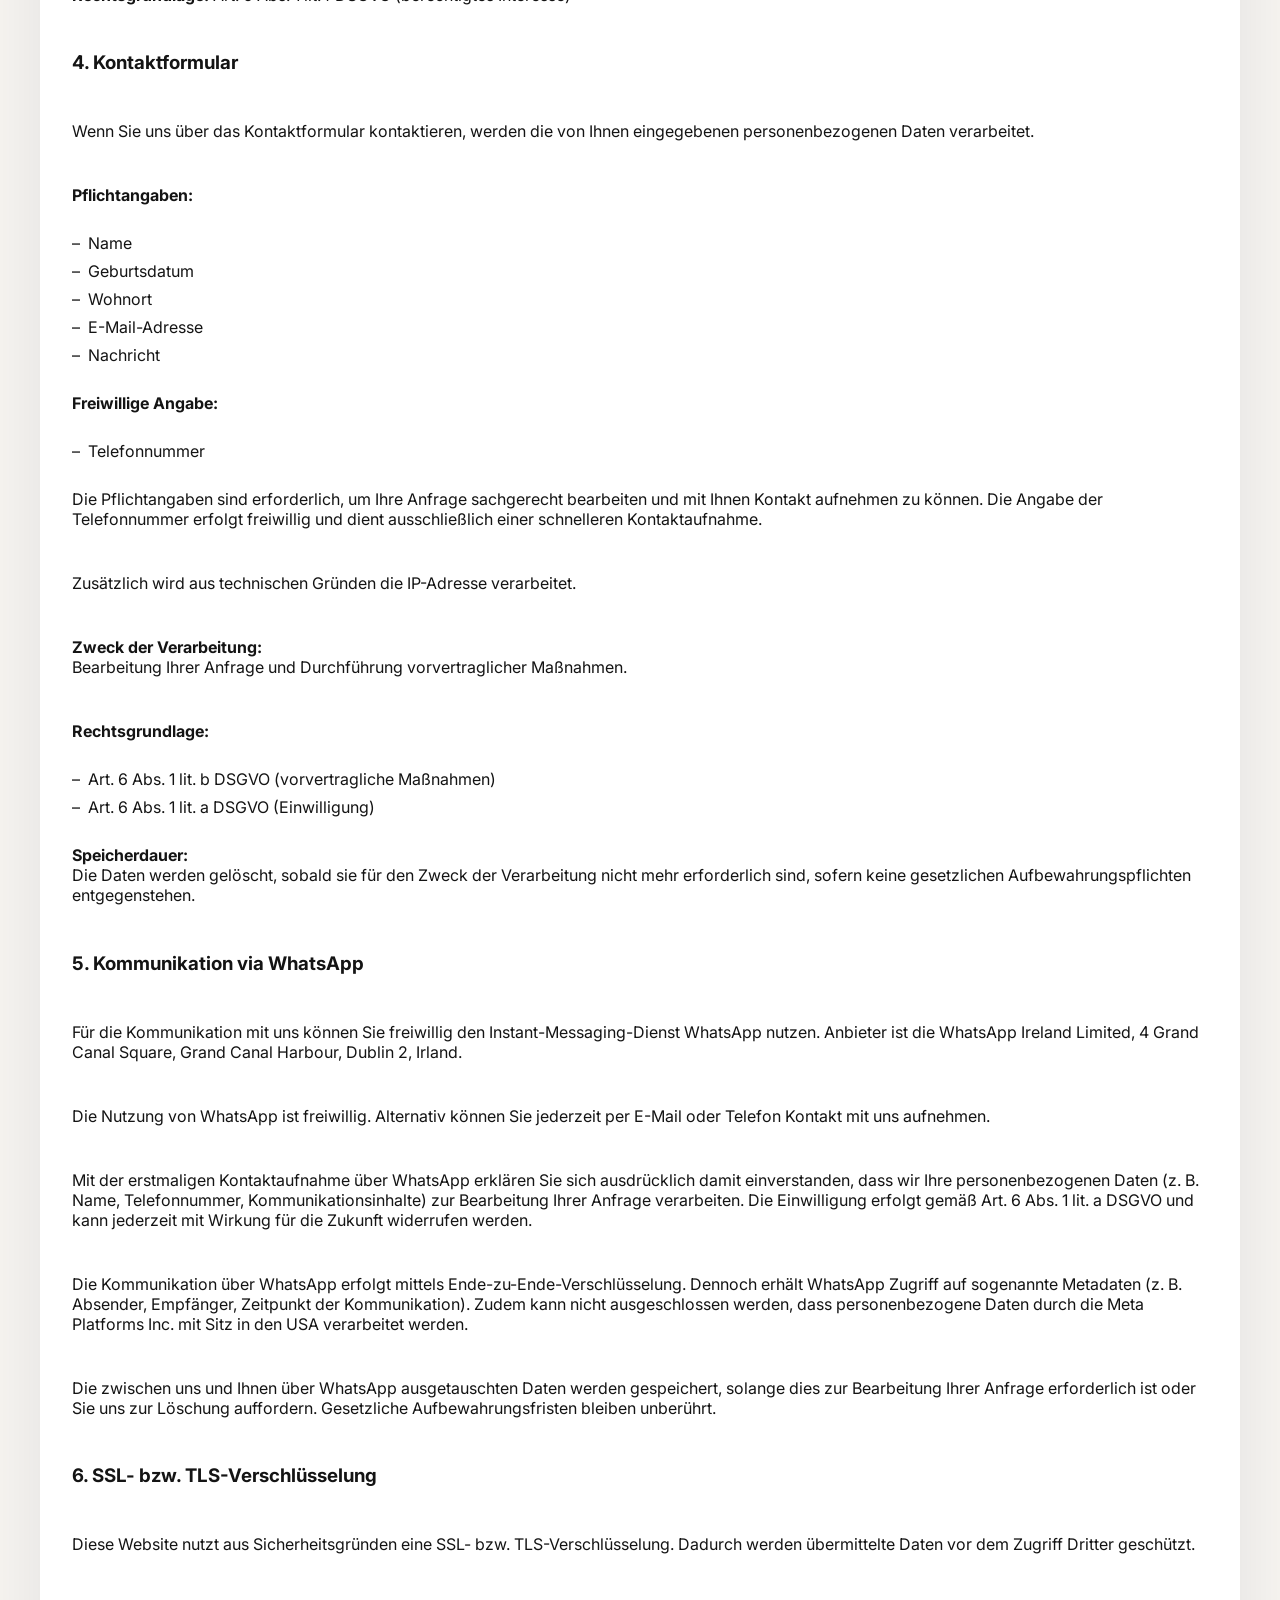
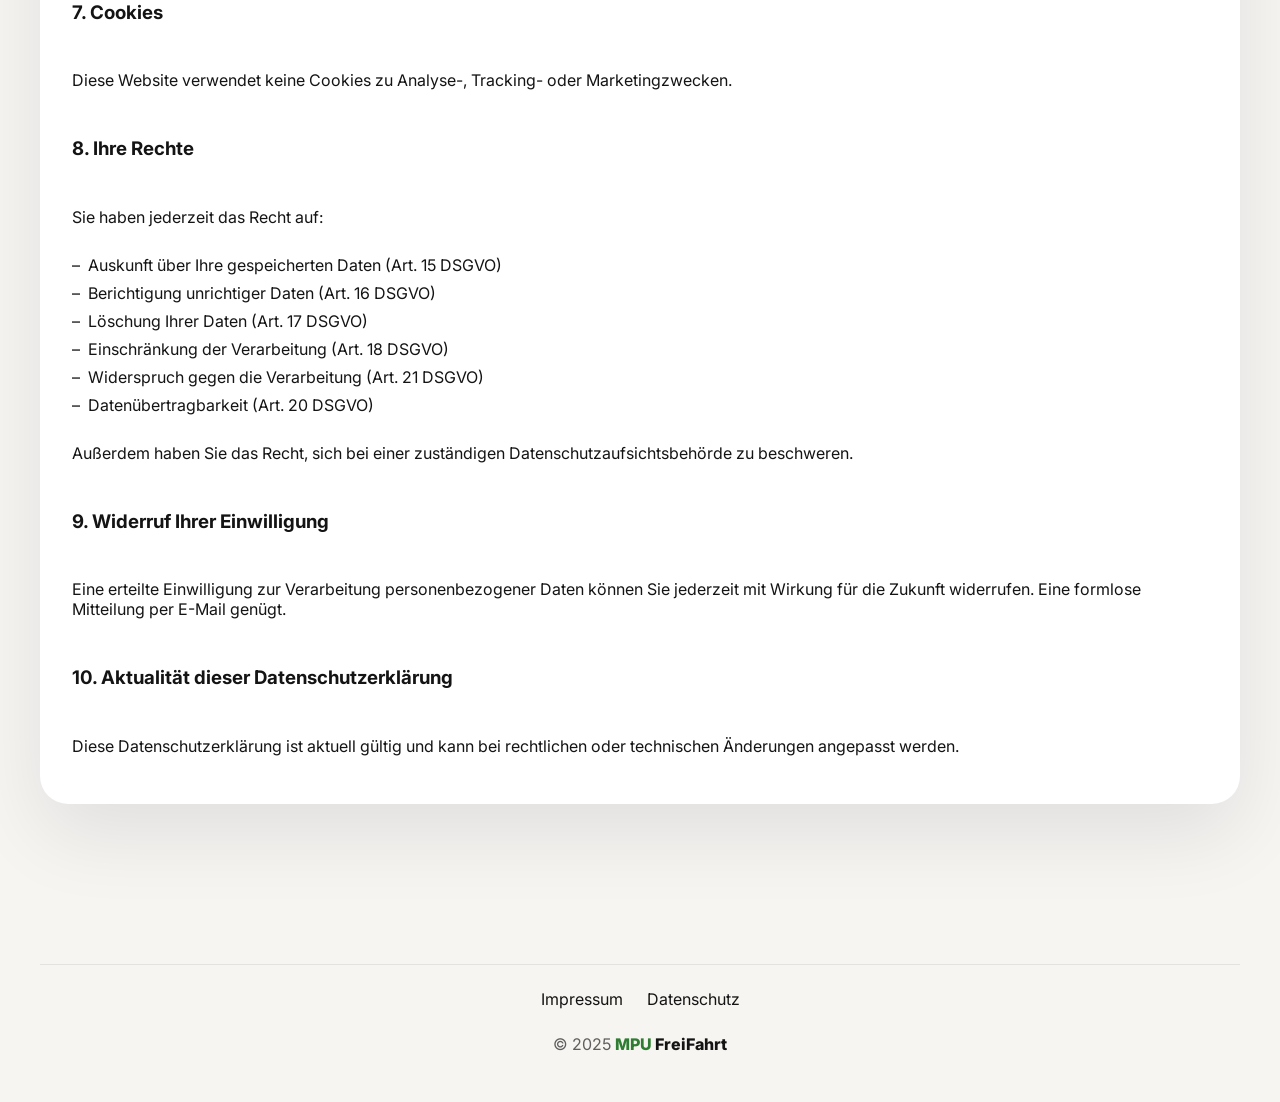
==== commit 4eb4a9ee: "Refactor datenschutz.html and styles.css Co-authored-by: jakisabasch7 <jakisabasch7@gmail.com>" ====
--- a/datenschutz.html
+++ b/datenschutz.html
@@ -9,7 +9,7 @@
   <link href="https://fonts.googleapis.com/css2?family=Inter:wght@300;400;500;600&family=Host+Grotesk:wght@300;400;500&display=swap" rel="stylesheet" />
   <link rel="stylesheet" href="styles.css" />
 </head>
-<body>
+<body class="datenschutz-page">
   <div class="page-wrapper">
     <header class="navbar" data-scroll-lock>
       <div class="container nav-container">
@@ -86,25 +86,41 @@
             <p><strong>Rechtsgrundlage:</strong> Art. 6 Abs. 1 lit. f DSGVO (berechtigtes Interesse)</p>
 
             <h3>4. Kontaktformular</h3>
-            <p>Wenn Sie uns über das Kontaktformular kontaktieren, werden die von Ihnen eingegebenen Daten verarbeitet.</p>
-            <p><strong>Verarbeitete Daten:</strong></p>
+            <p>Wenn Sie uns über das Kontaktformular kontaktieren, werden die von Ihnen eingegebenen personenbezogenen Daten verarbeitet.</p>
+
+            <p><strong>Pflichtangaben:</strong></p>
             <ul class="checklist">
-              <li>Name, Geburtsdatum, Wohnort, E-Mail, Telefonnummer, Nachricht</li>
-              <li>IP-Adresse (technisch bedingt)</li>
+              <li>Name</li>
+              <li>Geburtsdatum</li>
+              <li>Wohnort</li>
+              <li>E-Mail-Adresse</li>
+              <li>Nachricht</li>
             </ul>
-            <p><strong>Zweck der Verarbeitung:</strong> Bearbeitung Ihrer Anfrage und Kontaktaufnahme.</p>
+
+            <p><strong>Freiwillige Angabe:</strong></p>
+            <ul class="checklist">
+              <li>Telefonnummer</li>
+            </ul>
+
+            <p>Die Pflichtangaben sind erforderlich, um Ihre Anfrage sachgerecht bearbeiten und mit Ihnen Kontakt aufnehmen zu können. Die Angabe der Telefonnummer erfolgt freiwillig und dient ausschließlich einer schnelleren Kontaktaufnahme.</p>
+            <p>Zusätzlich wird aus technischen Gründen die IP-Adresse verarbeitet.</p>
+
+            <p><strong>Zweck der Verarbeitung:</strong><br />Bearbeitung Ihrer Anfrage und Durchführung vorvertraglicher Maßnahmen.</p>
+
             <p><strong>Rechtsgrundlage:</strong></p>
             <ul class="checklist">
               <li>Art. 6 Abs. 1 lit. b DSGVO (vorvertragliche Maßnahmen)</li>
               <li>Art. 6 Abs. 1 lit. a DSGVO (Einwilligung)</li>
             </ul>
-            <p><strong>Speicherdauer:</strong> Die Daten werden gelöscht, sobald sie für den Zweck der Verarbeitung nicht mehr erforderlich sind, sofern keine gesetzlichen Aufbewahrungspflichten bestehen.</p>
+
+            <p><strong>Speicherdauer:</strong><br />Die Daten werden gelöscht, sobald sie für den Zweck der Verarbeitung nicht mehr erforderlich sind, sofern keine gesetzlichen Aufbewahrungspflichten entgegenstehen.</p>
 
             <h3>5. Kommunikation via WhatsApp</h3>
-            <p>Für die Kommunikation mit unseren Kunden und sonstigen Dritten nutzen wir unter anderem den Instant-Messaging-Dienst WhatsApp. Anbieter ist die WhatsApp Ireland Limited, 4 Grand Canal Square, Grand Canal Harbour, Dublin 2, Irland.</p>
-            <p>Die Kommunikation erfolgt über eine Ende-zu-Ende-Verschlüsselung (Peer-to-Peer), die verhindert, dass WhatsApp oder sonstige Dritte Zugriff auf die Kommunikationsinhalte erlangen können. WhatsApp erhält jedoch Zugriff auf Metadaten, die im Zuge des Kommunikationsvorgangs entstehen (z.&nbsp;B. Absender, Empfänger und Zeitpunkt). Wir weisen ferner darauf hin, dass WhatsApp nach eigener Aussage personenbezogene Daten seiner Nutzer mit seiner in den USA ansässigen Konzernmutter Meta teilt. Weitere Details zur Datenverarbeitung finden Sie in der Datenschutzrichtlinie von WhatsApp unter: <a class="link-blue" href="https://www.whatsapp.com/legal/#privacy-policy" target="_blank" rel="noreferrer">https://www.whatsapp.com/legal/#privacy-policy</a>.</p>
-            <p>Der Einsatz von WhatsApp erfolgt auf Grundlage unseres berechtigten Interesses an einer möglichst schnellen und effektiven Kommunikation mit Kunden, Interessenten und sonstigen Geschäfts- und Vertragspartnern (Art. 6 Abs. 1 lit. f DSGVO). Sofern eine entsprechende Einwilligung abgefragt wurde, erfolgt die Datenverarbeitung ausschließlich auf Grundlage der Einwilligung; diese ist jederzeit mit Wirkung für die Zukunft widerrufbar.</p>
-            <p>Die zwischen uns und auf WhatsApp ausgetauschten Kommunikationsinhalte verbleiben bei uns, bis Sie uns zur Löschung auffordern, Ihre Einwilligung zur Speicherung widerrufen oder der Zweck für die Datenspeicherung entfällt (z.&nbsp;B. nach abgeschlossener Bearbeitung Ihrer Anfrage). Zwingende gesetzliche Bestimmungen – insbesondere Aufbewahrungsfristen – bleiben unberührt.</p>
+            <p>Für die Kommunikation mit uns können Sie freiwillig den Instant-Messaging-Dienst WhatsApp nutzen. Anbieter ist die WhatsApp Ireland Limited, 4 Grand Canal Square, Grand Canal Harbour, Dublin 2, Irland.</p>
+            <p>Die Nutzung von WhatsApp ist freiwillig. Alternativ können Sie jederzeit per E-Mail oder Telefon Kontakt mit uns aufnehmen.</p>
+            <p>Mit der erstmaligen Kontaktaufnahme über WhatsApp erklären Sie sich ausdrücklich damit einverstanden, dass wir Ihre personenbezogenen Daten (z.&nbsp;B. Name, Telefonnummer, Kommunikationsinhalte) zur Bearbeitung Ihrer Anfrage verarbeiten. Die Einwilligung erfolgt gemäß Art. 6 Abs. 1 lit. a DSGVO und kann jederzeit mit Wirkung für die Zukunft widerrufen werden.</p>
+            <p>Die Kommunikation über WhatsApp erfolgt mittels Ende-zu-Ende-Verschlüsselung. Dennoch erhält WhatsApp Zugriff auf sogenannte Metadaten (z.&nbsp;B. Absender, Empfänger, Zeitpunkt der Kommunikation). Zudem kann nicht ausgeschlossen werden, dass personenbezogene Daten durch die Meta Platforms Inc. mit Sitz in den USA verarbeitet werden.</p>
+            <p>Die zwischen uns und Ihnen über WhatsApp ausgetauschten Daten werden gespeichert, solange dies zur Bearbeitung Ihrer Anfrage erforderlich ist oder Sie uns zur Löschung auffordern. Gesetzliche Aufbewahrungsfristen bleiben unberührt.</p>
 
             <h3>6. SSL- bzw. TLS-Verschlüsselung</h3>
             <p>Diese Website nutzt aus Sicherheitsgründen eine SSL- bzw. TLS-Verschlüsselung. Dadurch werden übermittelte Daten vor dem Zugriff Dritter geschützt.</p>
--- a/styles.css
+++ b/styles.css
@@ -5,6 +5,7 @@
   --text-muted: #5f5f5f;
   --primary: #2e7d32;
   --primary-dark: #1b5e20;
+  --primary-light: #56c15b;
   --blue: #4d65ff;
   --blue-dark: #394de0;
   --yellow: #fcffa8;
@@ -54,13 +55,13 @@
   color: var(--primary);
 }
 
+.hero .brand-mark .brand-green {
+  /* match WhatsApp button green in hero */
+  color: #25d366;
+}
+
 .brand-mark .brand-black {
   color: var(--text);
-}
-
-/* Footer exception: brand must be readable on dark bg */
-.footer .brand-mark .brand-black {
-  color: var(--primary);
 }
 
 .contact-link {
@@ -233,13 +234,14 @@
 }
 
 .btn-email {
-  background: var(--blue);
+  /* slightly bluish green: lighter than phone, darker than WhatsApp */
+  background: #2aa35e;
   color: #fff;
   border: none;
 }
 
 .btn-email:hover {
-  background: var(--blue-dark);
+  background: #238e52;
 }
 
 .btn-sm {
@@ -397,6 +399,40 @@
   color: #fff;
 }
 
+/* Desktop: more breathing room in hero + keep headline in one line */
+@media (min-width: 901px) {
+  .hero-content {
+    max-width: 980px;
+  }
+
+  .hero-content h1 {
+    white-space: nowrap;
+  }
+
+  .hero-locations {
+    margin-bottom: 1.1rem;
+    gap: 1.5rem;
+  }
+
+  .hero .hero-subcopy {
+    margin-top: 0.7rem;
+    margin-bottom: 0.7rem;
+  }
+
+  /* More space BEFORE the first subcopy line ("ONLINE ...") */
+  .hero .hero-locations + .hero-subcopy {
+    margin-top: 1.6rem;
+  }
+
+  .hero-cta {
+    gap: 1.85rem;
+  }
+
+  .button-group {
+    gap: 1.25rem;
+  }
+}
+
 .hero .btn-outline:hover {
   background: rgba(255, 255, 255, 0.1);
 }
@@ -406,6 +442,11 @@
   flex-wrap: wrap;
   gap: 1rem;
   justify-content: center;
+}
+
+/* Home page: center step bubble content on all viewports (desktop + mobile) */
+.home-page .steps .panel-content {
+  text-align: center;
 }
 
 .hero-stats {
@@ -1028,6 +1069,12 @@
   margin-right: 0.5rem;
 }
 
+/* Datenschutz: use dashes instead of checkmarks */
+.datenschutz-page .checklist li::before {
+  content: "–";
+  color: var(--text);
+}
+
 .service-steps {
   padding: 4rem 0;
   background: var(--bg-alt);
@@ -1085,8 +1132,8 @@
 /* Footer */
 .footer {
   padding: 4rem 0 2rem;
-  background: #111;
-  color: rgba(255, 255, 255, 0.8);
+  background: var(--bg);
+  color: var(--text-muted);
 }
 
 .footer-grid {
@@ -1105,13 +1152,13 @@
   text-transform: uppercase;
   font-size: 0.85rem;
   letter-spacing: 0.08em;
-  color: rgba(255, 255, 255, 0.6);
+  color: rgba(20, 20, 20, 0.6);
 }
 
 .footer a {
   display: block;
   margin-bottom: 0.4rem;
-  color: rgba(255, 255, 255, 0.85);
+  color: var(--text);
 }
 
 .social-links {
@@ -1131,7 +1178,7 @@
 }
 
 .footer-bottom {
-  border-top: 1px solid rgba(255, 255, 255, 0.1);
+  border-top: 1px solid rgba(0, 0, 0, 0.08);
   margin-top: 2rem;
   padding-top: 1.5rem;
   text-align: center;
@@ -1278,6 +1325,37 @@
   outline-offset: 3px;
 }
 
+.kontakt-page .service-hero h1 {
+  line-height: 1.05;
+}
+
+.scroll-hint {
+  display: none;
+}
+
+@media (max-width: 600px) {
+  .kontakt-page .service-hero h1 {
+    font-size: clamp(2.2rem, 8vw, 2.8rem);
+  }
+
+  .scroll-hint {
+    margin: 1.25rem 0 0;
+    text-align: center;
+    color: var(--text-muted);
+    font-weight: 600;
+    letter-spacing: 0.02em;
+  }
+
+  .scroll-hint {
+    animation: hintBounce 1.6s ease-in-out infinite;
+  }
+
+  @keyframes hintBounce {
+    0%, 100% { transform: translateY(0); opacity: 0.85; }
+    50% { transform: translateY(6px); opacity: 1; }
+  }
+}
+
 /* Touch devices: avoid sticky hover while keeping desktop animations */
 @media (hover: none) {
   .step-wrap:hover {
@@ -1312,6 +1390,53 @@
 }
 
 @media (max-width: 600px) {
+  .hero-locations {
+    gap: 0.5rem;
+  }
+
+  .hero-locations span {
+    font-size: 0.9rem;
+    padding: 0.28rem 0.55rem;
+  }
+
+  /* Mobile: center specific headings */
+  .consulting .about-bubble h3 {
+    text-align: center;
+  }
+
+  .contact .eyebrow {
+    text-align: center;
+  }
+
+  .contact h2 {
+    text-align: center;
+  }
+
+  /* Home page: center all bubble content + contact block on mobile */
+  .home-page .services .service-card {
+    text-align: center;
+  }
+
+  .home-page .consulting .about-bubble p:not(.about-kicker) {
+    text-align: center;
+  }
+
+  .home-page .contact .contact-grid > div:first-child {
+    text-align: center;
+  }
+
+  .home-page .contact .button-group {
+    justify-content: center;
+  }
+
+  .scroll-hint {
+    display: block;
+  }
+
+  .kontakt-page .service-hero h1 {
+    text-align: center;
+  }
+
   .button-group {
     flex-direction: column;
     width: 100%;
@@ -1327,6 +1452,11 @@
     gap: 0;
   }
 
+  .steps {
+    padding-top: 0.75rem;
+    padding-bottom: 6rem;
+  }
+
   .step-wrap {
     gap: 1rem; /* keep badge->card spacing tight like desktop */
     margin-bottom: 0;
@@ -1335,10 +1465,6 @@
   /* Ensure clear spacing BEFORE each next badge (prevents sticking) */
   .step-wrap + .step-wrap {
     padding-top: 4.5rem;
-  }
-
-  .steps {
-    padding-bottom: 6rem;
   }
 
   .consulting {
